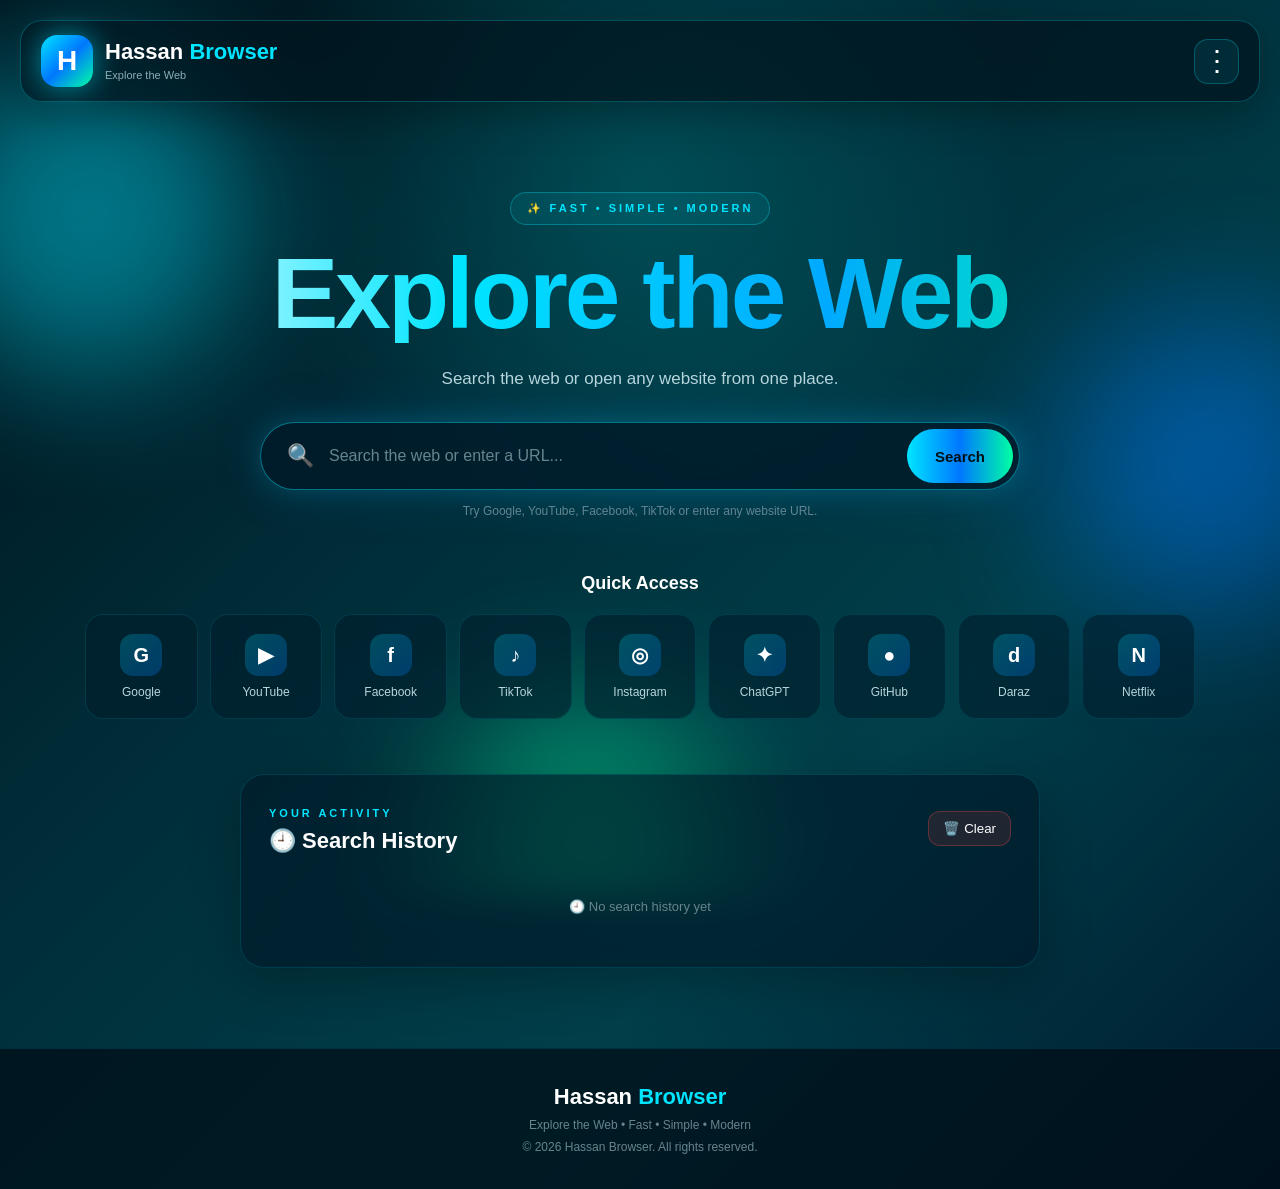
==== index.html @ 769424ca "Add files via upload" ====
<!DOCTYPE html>
<html lang="en">
<head>
    <meta charset="UTF-8">
    <meta name="viewport" content="width=device-width, initial-scale=1.0">

    <meta name="description"
        content="Hassan Browser - Explore the web with a fast and modern browser-style search experience.">

    <title>Hassan Browser — Explore the Web</title>

    <link rel="stylesheet" href="style.css">
</head>

<body>

    <!-- Animated Background -->
    <div class="background">
        <div class="orb orb-one"></div>
        <div class="orb orb-two"></div>
        <div class="orb orb-three"></div>
    </div>

    <!-- HEADER -->
    <header class="header">

        <div class="brand">
            <div class="logo">H</div>

            <div class="brand-text">
                <h2>Hassan <span>Browser</span></h2>
                <small>Explore the Web</small>
            </div>
        </div>

        <!-- 3 DOT MENU -->
        <div class="menu-container">

            <button class="menu-btn" id="menuBtn" aria-label="Open menu">
                ⋮
            </button>

            <div class="dropdown-menu" id="dropdownMenu">

                <button onclick="showSection('home')">
                    🏠 Home
                </button>

                <button onclick="showSection('history')">
                    🕘 History
                </button>

                <button onclick="showSection('aboutSection')">
                    ℹ️ About
                </button>

                <button onclick="showSection('featuresSection')">
                    ⭐ Features
                </button>

                <button onclick="showSection('contactSection')">
                    📩 Contact
                </button>

                <button onclick="showSection('privacySection')">
                    🔒 Privacy
                </button>

                <button onclick="showSection('termsSection')">
                    📄 Terms
                </button>

            </div>
        </div>

    </header>


    <!-- MAIN -->
    <main id="home">

        <div class="hero-badge">
            ✨ FAST • SIMPLE • MODERN
        </div>

        <h1>
            Explore the <span>Web</span>
        </h1>

        <p class="subtitle">
            Search the web or open any website from one place.
        </p>


        <!-- SEARCH -->
        <div class="search-box">

            <span class="search-icon">🔍</span>

            <input
                type="text"
                id="website"
                placeholder="Search the web or enter a URL..."
                autocomplete="off"
            >

            <button id="searchBtn">
                Search
            </button>

        </div>

        <p class="hint">
            Try Google, YouTube, Facebook, TikTok or enter any website URL.
        </p>


        <!-- QUICK LINKS -->
        <section class="quick-section">

            <h2>Quick Access</h2>

            <div class="quick-links">

                <button onclick="openSite('Google','https://www.google.com')">
                    <span class="site-icon">G</span>
                    <span>Google</span>
                </button>

                <button onclick="openSite('YouTube','https://www.youtube.com')">
                    <span class="site-icon">▶</span>
                    <span>YouTube</span>
                </button>

                <button onclick="openSite('Facebook','https://www.facebook.com')">
                    <span class="site-icon">f</span>
                    <span>Facebook</span>
                </button>

                <button onclick="openSite('TikTok','https://www.tiktok.com')">
                    <span class="site-icon">♪</span>
                    <span>TikTok</span>
                </button>

                <button onclick="openSite('Instagram','https://www.instagram.com')">
                    <span class="site-icon">◎</span>
                    <span>Instagram</span>
                </button>

                <button onclick="openSite('ChatGPT','https://chatgpt.com')">
                    <span class="site-icon">✦</span>
                    <span>ChatGPT</span>
                </button>

                <button onclick="openSite('GitHub','https://github.com')">
                    <span class="site-icon">●</span>
                    <span>GitHub</span>
                </button>

                <button onclick="openSite('Daraz','https://www.daraz.pk')">
                    <span class="site-icon">d</span>
                    <span>Daraz</span>
                </button>

                <button onclick="openSite('Netflix','https://www.netflix.com')">
                    <span class="site-icon">N</span>
                    <span>Netflix</span>
                </button>

            </div>

        </section>


        <!-- HISTORY -->
        <section class="history-section" id="history">

            <div class="section-header">

                <div>
                    <span class="section-label">YOUR ACTIVITY</span>
                    <h2>🕘 Search History</h2>
                </div>

                <button class="clear-btn" id="clearBtn">
                    🗑️ Clear
                </button>

            </div>

            <div id="historyList" class="history-list"></div>

        </section>


        <!-- ABOUT -->
        <section id="aboutSection" class="info-section hidden">

            <span class="section-label">ABOUT HASSAN BROWSER</span>

            <h2>About Hassan Browser</h2>

            <p>
                Hassan Browser is a simple, modern browser-style web project
                designed to help users search the web and quickly open
                popular websites from one place.
            </p>

        </section>


        <!-- FEATURES -->
        <section id="featuresSection" class="info-section hidden">

            <span class="section-label">WHAT WE OFFER</span>

            <h2>⭐ Features</h2>

            <div class="features-grid">

                <div class="feature-card">
                    <div>🔎</div>
                    <h3>Web Search</h3>
                    <p>Search the web quickly and easily.</p>
                </div>

                <div class="feature-card">
                    <div>🌐</div>
                    <h3>Quick Websites</h3>
                    <p>Open popular websites with one click.</p>
                </div>

                <div class="feature-card">
                    <div>🕘</div>
                    <h3>Search History</h3>
                    <p>Keep your recent searches locally.</p>
                </div>

                <div class="feature-card">
                    <div>📱</div>
                    <h3>Responsive</h3>
                    <p>Works on phones, tablets and computers.</p>
                </div>

            </div>

        </section>


        <!-- CONTACT -->
        <section id="contactSection" class="info-section hidden">

            <span class="section-label">GET IN TOUCH</span>

            <h2>📩 Contact</h2>

            <p>
                Have a suggestion or feedback about Hassan Browser?
                We'd love to hear from you.
            </p>

        </section>


        <!-- PRIVACY -->
        <section id="privacySection" class="info-section hidden">

            <span class="section-label">YOUR PRIVACY</span>

            <h2>🔒 Privacy Policy</h2>

            <p>
                Hassan Browser does not intentionally collect personal
                information through this website.
            </p>

            <p>
                Search history is stored locally in your browser
                using local storage.
            </p>

        </section>


        <!-- TERMS -->
        <section id="termsSection" class="info-section hidden">

            <span class="section-label">WEBSITE TERMS</span>

            <h2>📄 Terms & Conditions</h2>

            <p>
                Hassan Browser is a browser-style web project.
                Users should use the website responsibly and
                follow applicable laws.
            </p>

        </section>

    </main>


    <!-- FOOTER -->
    <footer>

        <div class="footer-logo">
            Hassan <span>Browser</span>
        </div>

        <p>Explore the Web • Fast • Simple • Modern</p>

        <p>
            © 2026 Hassan Browser. All rights reserved.
        </p>

    </footer>


    <script src="script.js"></script>

</body>
</html>
---- style.css ----
/* =========================
   BASIC RESET
========================= */

/* =========================
   RESET
========================= */

* {
    margin: 0;
    padding: 0;
    box-sizing: border-box;
}

html {
    scroll-behavior: smooth;
}

body {
    font-family: Arial, Helvetica, sans-serif;
    min-height: 100vh;
    color: #ffffff;
    overflow-x: hidden;

    background:
        linear-gradient(
            135deg,
            #00111a,
            #002b36,
            #003f4a,
            #001a2e
        );
}


/* =========================
   ANIMATED BACKGROUND
========================= */

.background {
    position: fixed;
    inset: 0;
    overflow: hidden;
    z-index: -1;
    pointer-events: none;
}

.background::before {
    content: "";
    position: absolute;
    inset: 0;

    background:
        radial-gradient(
            circle at 50% 20%,
            rgba(0, 255, 255, 0.16),
            transparent 40%
        );

    animation: backgroundPulse 8s ease-in-out infinite alternate;
}

.orb {
    position: absolute;
    border-radius: 50%;
    filter: blur(70px);
    opacity: 0.45;
    animation: floatOrb 12s ease-in-out infinite alternate;
}

.orb-one {
    width: 330px;
    height: 330px;
    background: #00e5ff;
    top: 5%;
    left: -80px;
}

.orb-two {
    width: 300px;
    height: 300px;
    background: #0077ff;
    top: 35%;
    right: -80px;
    animation-delay: 2s;
}

.orb-three {
    width: 280px;
    height: 280px;
    background: #00ffa3;
    bottom: -80px;
    left: 35%;
    animation-delay: 4s;
}

@keyframes floatOrb {
    from {
        transform: translate(0, 0) scale(1);
    }

    to {
        transform: translate(50px, -40px) scale(1.15);
    }
}

@keyframes backgroundPulse {
    from {
        opacity: 0.5;
    }

    to {
        opacity: 1;
    }
}


/* =========================
   HEADER
========================= */

.header {
    width: calc(100% - 40px);
    margin: 20px;
    padding: 14px 20px;

    display: flex;
    align-items: center;
    justify-content: space-between;

    border: 1px solid rgba(0, 229, 255, 0.25);
    border-radius: 22px;

    background: rgba(0, 20, 30, 0.72);
    backdrop-filter: blur(20px);

    box-shadow:
        0 10px 40px rgba(0, 0, 0, 0.3);
}

.brand {
    display: flex;
    align-items: center;
    gap: 12px;
}

.logo {
    width: 52px;
    height: 52px;

    display: flex;
    align-items: center;
    justify-content: center;

    border-radius: 16px;

    font-size: 28px;
    font-weight: bold;

    background:
        linear-gradient(
            135deg,
            #00e5ff,
            #0077ff,
            #00ffa3
        );

    box-shadow:
        0 0 28px rgba(0, 229, 255, 0.55);
}

.brand-text h2 {
    font-size: 22px;
}

.brand-text h2 span,
.footer-logo span {
    color: #00e5ff;
}

.brand-text small {
    color: #8baeb8;
    font-size: 11px;
}


/* =========================
   MENU
========================= */

.menu-container {
    position: relative;
}

.menu-btn {
    width: 45px;
    height: 45px;

    border: 1px solid rgba(0, 229, 255, 0.25);
    border-radius: 14px;

    background: rgba(0, 229, 255, 0.08);
    color: white;

    font-size: 28px;
    line-height: 20px;

    cursor: pointer;
    transition: 0.3s;
}

.menu-btn:hover {
    background: rgba(0, 229, 255, 0.2);
    transform: rotate(90deg);
}

.dropdown-menu {
    position: absolute;
    top: 55px;
    right: 0;

    width: 190px;

    padding: 8px;

    display: none;

    border: 1px solid rgba(0, 229, 255, 0.25);
    border-radius: 18px;

    background: rgba(0, 25, 35, 0.96);
    backdrop-filter: blur(20px);

    box-shadow:
        0 15px 40px rgba(0, 0, 0, 0.45);

    z-index: 100;
}

.dropdown-menu.show {
    display: block;
    animation: menuShow 0.2s ease;
}

@keyframes menuShow {
    from {
        opacity: 0;
        transform: translateY(-8px);
    }

    to {
        opacity: 1;
        transform: translateY(0);
    }
}

.dropdown-menu button {
    width: 100%;

    padding: 12px;

    border: none;
    border-radius: 12px;

    background: transparent;
    color: white;

    text-align: left;
    font-size: 14px;

    cursor: pointer;
    transition: 0.25s;
}

.dropdown-menu button:hover {
    background: rgba(0, 229, 255, 0.14);
    padding-left: 17px;
}


/* =========================
   MAIN
========================= */

main {
    width: 100%;
    max-width: 1150px;

    margin: auto;

    padding: 70px 20px 50px;

    text-align: center;
}

.hero-badge,
.section-label {
    color: #00e5ff;
    font-size: 11px;
    font-weight: bold;
    letter-spacing: 3px;
}

.hero-badge {
    display: inline-block;

    padding: 9px 16px;
    margin-bottom: 18px;

    border: 1px solid rgba(0, 229, 255, 0.3);
    border-radius: 30px;

    background: rgba(0, 229, 255, 0.08);
}

h1 {
    font-size: clamp(55px, 9vw, 100px);
    line-height: 1;

    letter-spacing: -3px;

    background:
        linear-gradient(
            90deg,
            #ffffff,
            #00e5ff,
            #00aaff,
            #00ffa3
        );

    -webkit-background-clip: text;
    background-clip: text;
    color: transparent;
}

h1 span {
    display: inline-block;
}

.subtitle {
    max-width: 650px;

    margin: 22px auto 0;

    color: #b7d5dc;
    font-size: 17px;
    line-height: 1.6;
}


/* =========================
   SEARCH
========================= */

.search-box {
    width: min(760px, 100%);
    height: 68px;

    margin: 30px auto 0;

    padding: 6px;

    display: flex;
    align-items: center;

    border: 1px solid rgba(0, 229, 255, 0.45);
    border-radius: 40px;

    background: rgba(0, 25, 40, 0.78);

    backdrop-filter: blur(20px);

    box-shadow:
        0 0 30px rgba(0, 229, 255, 0.18),
        0 0 60px rgba(0, 119, 255, 0.12);
}

.search-icon {
    font-size: 22px;
    margin-left: 20px;
}

.search-box input {
    flex: 1;
    min-width: 0;

    height: 100%;

    border: none;
    outline: none;

    background: transparent;

    color: white;

    font-size: 16px;

    padding: 0 15px;
}

.search-box input::placeholder {
    color: #66858e;
}

.search-box button {
    height: 54px;

    padding: 0 28px;

    border: none;
    border-radius: 30px;

    background:
        linear-gradient(
            90deg,
            #00e5ff,
            #0077ff,
            #00ffa3
        );

    color: #001014;

    font-weight: bold;
    font-size: 15px;

    cursor: pointer;

    transition: 0.3s;
}

.search-box button:hover {
    transform: scale(1.04);

    box-shadow:
        0 0 28px rgba(0, 229, 255, 0.65);
}

.hint {
    margin-top: 14px;

    color: #66858e;
    font-size: 12px;
}


/* =========================
   QUICK LINKS
========================= */

.quick-section {
    margin-top: 55px;
}

.quick-section h2 {
    margin-bottom: 20px;
    font-size: 18px;
}

.quick-links {
    display: grid;

    grid-template-columns:
        repeat(9, 1fr);

    gap: 12px;
}

.quick-links button {
    min-height: 105px;

    border: 1px solid rgba(0, 229, 255, 0.12);
    border-radius: 18px;

    background: rgba(0, 30, 45, 0.62);

    color: white;

    cursor: pointer;

    backdrop-filter: blur(12px);

    transition: 0.3s;
}

.quick-links button:hover {
    transform: translateY(-8px);

    border-color: rgba(0, 229, 255, 0.5);

    background: rgba(0, 55, 70, 0.78);

    box-shadow:
        0 10px 30px rgba(0, 0, 0, 0.3),
        0 0 20px rgba(0, 229, 255, 0.18);
}

.site-icon {
    width: 42px;
    height: 42px;

    margin: 0 auto 9px;

    display: flex;
    align-items: center;
    justify-content: center;

    border-radius: 13px;

    background:
        linear-gradient(
            135deg,
            rgba(0, 229, 255, 0.22),
            rgba(0, 119, 255, 0.28)
        );

    font-size: 20px;
    font-weight: bold;
}

.quick-links button > span:last-child {
    display: block;
    font-size: 12px;
    color: #b7d5dc;
}


/* =========================
   HISTORY
========================= */

.history-section,
.info-section {
    width: min(800px, 100%);

    margin: 55px auto 0;

    padding: 28px;

    border: 1px solid rgba(0, 229, 255, 0.14);
    border-radius: 24px;

    background: rgba(0, 25, 40, 0.65);

    backdrop-filter: blur(18px);

    box-shadow:
        0 15px 50px rgba(0, 0, 0, 0.25);
}

.section-header {
    display: flex;
    justify-content: space-between;
    align-items: center;

    margin-bottom: 20px;

    text-align: left;
}

.section-header h2 {
    margin-top: 7px;
    font-size: 22px;
}

.clear-btn {
    padding: 9px 14px;

    border: 1px solid rgba(255, 80, 80, 0.3);
    border-radius: 12px;

    background: rgba(255, 60, 60, 0.12);

    color: white;

    cursor: pointer;
}

.clear-btn:hover {
    background: rgba(255, 60, 60, 0.3);
}

.history-list {
    display: flex;
    flex-direction: column;
    gap: 9px;
}

.history-item {
    display: flex;
    align-items: center;
    gap: 12px;

    padding: 12px;

    border-radius: 14px;

    background: rgba(0, 45, 60, 0.58);
}

.history-info {
    flex: 1;
    min-width: 0;
    text-align: left;
}

.history-query {
    color: white;
    font-size: 14px;
    word-break: break-word;
}

.history-time {
    margin-top: 4px;
    color: #66858e;
    font-size: 10px;
}

.history-open,
.history-delete {
    padding: 7px 10px;

    border: none;
    border-radius: 9px;

    color: white;

    cursor: pointer;
}

.history-open {
    background: rgba(0, 119, 255, 0.25);
}

.history-delete {
    background: rgba(255, 60, 60, 0.2);
}

.empty-history {
    padding: 25px;
    color: #66858e;
    font-size: 13px;
}


/* =========================
   INFO SECTIONS
========================= */

.info-section {
    text-align: center;
}

.info-section h2 {
    margin: 10px 0 15px;
    font-size: 28px;
}

.info-section p {
    color: #b7d5dc;
    line-height: 1.8;
    font-size: 14px;

    max-width: 650px;
    margin: 8px auto;
}

.hidden {
    display: none;
}

.features-grid {
    display: grid;

    grid-template-columns: repeat(2, 1fr);

    gap: 15px;

    margin-top: 25px;
}

.feature-card {
    padding: 22px;

    border: 1px solid rgba(0, 229, 255, 0.12);
    border-radius: 18px;

    background: rgba(0, 40, 55, 0.5);

    transition: 0.3s;
}

.feature-card:hover {
    transform: translateY(-5px);
    background: rgba(0, 60, 75, 0.68);
}

.feature-card > div {
    font-size: 30px;
}

.feature-card h3 {
    margin: 10px 0 7px;
}

.feature-card p {
    font-size: 12px;
}


/* =========================
   FOOTER
========================= */

footer {
    margin-top: 30px;

    padding: 35px 20px;

    text-align: center;

    border-top: 1px solid rgba(0, 229, 255, 0.12);

    background: rgba(0, 15, 25, 0.75);
}

.footer-logo {
    font-size: 22px;
    font-weight: bold;
}

footer p {
    margin-top: 8px;
    color: #66858e;
    font-size: 12px;
}


/* =========================
   TABLET
========================= */

@media (max-width: 1000px) {

    .quick-links {
        grid-template-columns:
            repeat(5, 1fr);
    }
}


/* =========================
   MOBILE
========================= */

@media (max-width: 600px) {

    .header {
        width: calc(100% - 20px);
        margin: 10px;

        padding: 10px 12px;

        border-radius: 18px;
    }

    .logo {
        width: 43px;
        height: 43px;

        border-radius: 13px;

        font-size: 23px;
    }

    .brand-text h2 {
        font-size: 18px;
    }

    .brand-text small {
        font-size: 9px;
    }

    .menu-btn {
        width: 42px;
        height: 42px;
    }

    .dropdown-menu {
        width: 180px;
    }

    main {
        padding:
            45px 14px 30px;
    }

    .hero-badge {
        font-size: 8px;
        letter-spacing: 2px;
    }

    h1 {
        font-size: 55px;
        letter-spacing: -2px;
    }

    .subtitle {
        font-size: 14px;
        margin-top: 17px;
    }

    .search-box {
        height: 58px;
        margin-top: 24px;
    }

    .search-icon {
        font-size: 18px;
        margin-left: 11px;
    }

    .search-box input {
        font-size: 13px;
        padding: 0 7px;
    }

    .search-box button {
        height: 46px;
        padding: 0 14px;
        font-size: 12px;
    }

    .hint {
        line-height: 1.5;
    }

    .quick-section {
        margin-top: 40px;
    }

    .quick-links {
        grid-template-columns:
            repeat(3, 1fr);

        gap: 9px;
    }

    .quick-links button {
        min-height: 88px;
        border-radius: 15px;
    }

    .site-icon {
        width: 35px;
        height: 35px;

        font-size: 17px;
    }

    .quick-links button > span:last-child {
        font-size: 10px;
    }

    .history-section,
    .info-section {
        margin-top: 35px;
        padding: 18px 13px;
        border-radius: 19px;
    }

    .section-header {
        gap: 8px;
    }

    .section-header h2 {
        font-size: 17px;
    }

    .clear-btn {
        font-size: 10px;
        padding: 7px 9px;
    }

    .history-item {
        padding: 9px;
    }

    .history-query {
        font-size: 12px;
    }

    .history-open,
    .history-delete {
        padding: 6px 8px;
        font-size: 10px;
    }

    .features-grid {
        grid-template-columns: 1fr;
    }

    .info-section h2 {
        font-size: 22px;
    }

    footer {
        padding: 28px 12px;
    }
}


/* =========================
   VERY SMALL PHONES
========================= */

@media (max-width: 360px) {

    h1 {
        font-size: 46px;
    }

    .search-box button {
        padding: 0 10px;
    }

    .search-box input {
        font-size: 12px;
    }

    .quick-links {
        gap: 7px;
    }
}

New theme: 🌊 Dark Teal + Cyan + Blue + Green
Is mein background bhi change ho gaya hai aur logo, search button, menu, cards aur headings sab matching hain.
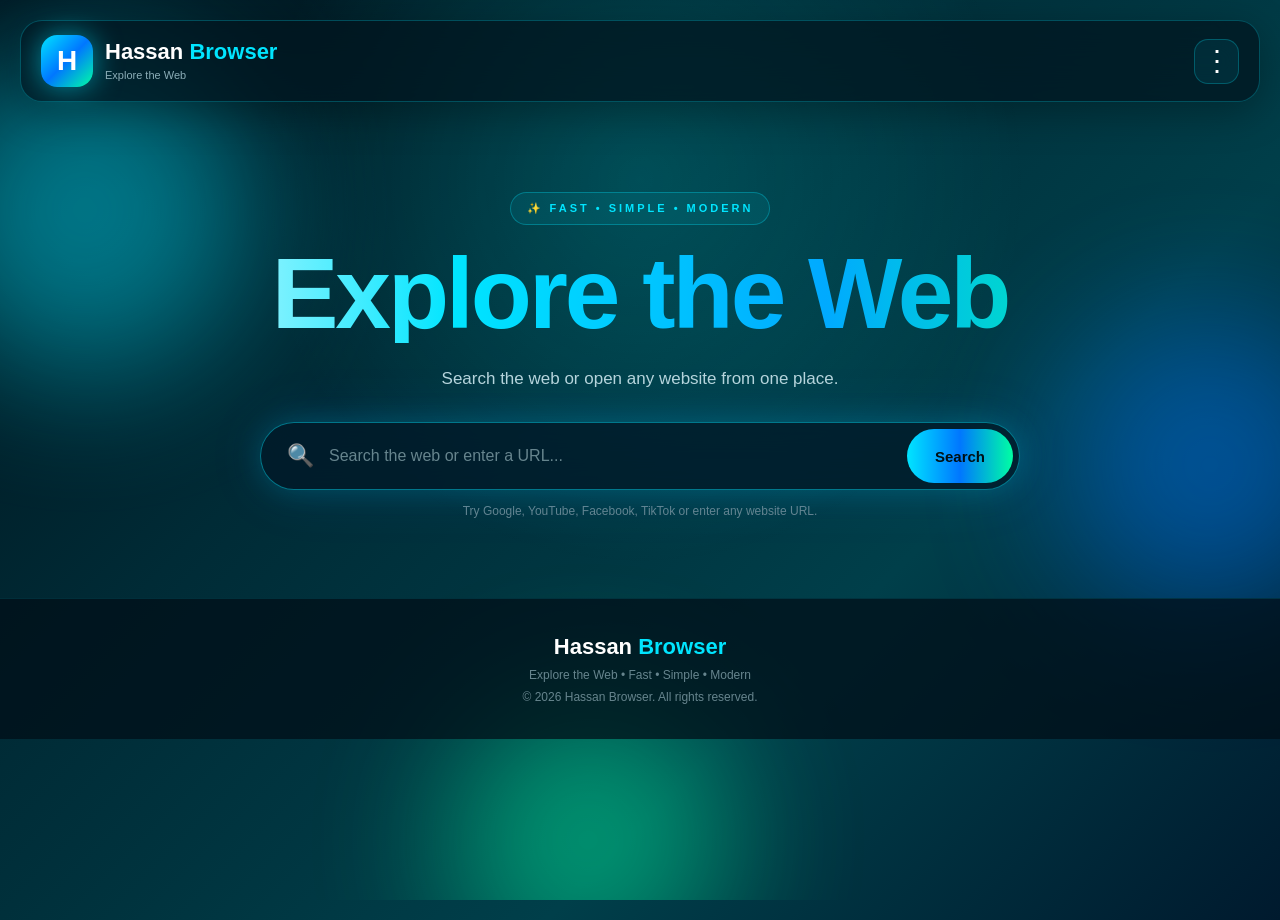
==== commit 88f03d10: "Add files via upload" ====
--- a/index.html
+++ b/index.html
@@ -1,5 +1,6 @@
 <!DOCTYPE html>
 <html lang="en">
+
 <head>
     <meta charset="UTF-8">
     <meta name="viewport" content="width=device-width, initial-scale=1.0">
@@ -41,7 +42,7 @@
             </button>
 
             <div class="dropdown-menu" id="dropdownMenu">
-
+                <!--
                 <button onclick="showSection('home')">
                     🏠 Home
                 </button>
@@ -69,9 +70,15 @@
                 <button onclick="showSection('termsSection')">
                     📄 Terms
                 </button>
-
-            </div>
-        </div>
+-->
+                <button onclick="showSection('home')">🏠 Home</button>
+                <button onclick="showSection('history')">🕘 History</button>
+                <button onclick="showSection('about')">About</button>
+                <button onclick="showSection('features')">Feature</button>
+                <button onclick="showSection('contact')">Contact</button>
+                <button onclick="showSection('privacy')">Privacy</button>
+                <button onclick="showSection('terms')">Term</button>
+            </div>
 
     </header>
 
@@ -97,12 +104,7 @@
 
             <span class="search-icon">🔍</span>
 
-            <input
-                type="text"
-                id="website"
-                placeholder="Search the web or enter a URL..."
-                autocomplete="off"
-            >
+            <input type="text" id="website" placeholder="Search the web or enter a URL..." autocomplete="off">
 
             <button id="searchBtn">
                 Search
@@ -115,7 +117,7 @@
         </p>
 
 
-        <!-- QUICK LINKS -->
+        <!-- QUICK LINKS 
         <section class="quick-section">
 
             <h2>Quick Access</h2>
@@ -170,9 +172,10 @@
             </div>
 
         </section>
-
-
-        <!-- HISTORY -->
+        -->
+
+
+        <!-- HISTORY
         <section class="history-section" id="history">
 
             <div class="section-header">
@@ -191,6 +194,7 @@
             <div id="historyList" class="history-list"></div>
 
         </section>
+         -->
 
 
         <!-- ABOUT -->
@@ -319,4 +323,5 @@
     <script src="script.js"></script>
 
 </body>
+
 </html>
--- a/style.css
+++ b/style.css
@@ -23,13 +23,11 @@
     overflow-x: hidden;
 
     background:
-        linear-gradient(
-            135deg,
+        linear-gradient(135deg,
             #00111a,
             #002b36,
             #003f4a,
-            #001a2e
-        );
+            #001a2e);
 }
 
 
@@ -51,11 +49,9 @@
     inset: 0;
 
     background:
-        radial-gradient(
-            circle at 50% 20%,
+        radial-gradient(circle at 50% 20%,
             rgba(0, 255, 255, 0.16),
-            transparent 40%
-        );
+            transparent 40%);
 
     animation: backgroundPulse 8s ease-in-out infinite alternate;
 }
@@ -158,12 +154,10 @@
     font-weight: bold;
 
     background:
-        linear-gradient(
-            135deg,
+        linear-gradient(135deg,
             #00e5ff,
             #0077ff,
-            #00ffa3
-        );
+            #00ffa3);
 
     box-shadow:
         0 0 28px rgba(0, 229, 255, 0.55);
@@ -320,13 +314,11 @@
     letter-spacing: -3px;
 
     background:
-        linear-gradient(
-            90deg,
+        linear-gradient(90deg,
             #ffffff,
             #00e5ff,
             #00aaff,
-            #00ffa3
-        );
+            #00ffa3);
 
     -webkit-background-clip: text;
     background-clip: text;
@@ -411,12 +403,10 @@
     border-radius: 30px;
 
     background:
-        linear-gradient(
-            90deg,
+        linear-gradient(90deg,
             #00e5ff,
             #0077ff,
-            #00ffa3
-        );
+            #00ffa3);
 
     color: #001014;
 
@@ -507,17 +497,15 @@
     border-radius: 13px;
 
     background:
-        linear-gradient(
-            135deg,
+        linear-gradient(135deg,
             rgba(0, 229, 255, 0.22),
-            rgba(0, 119, 255, 0.28)
-        );
+            rgba(0, 119, 255, 0.28));
 
     font-size: 20px;
     font-weight: bold;
 }
 
-.quick-links button > span:last-child {
+.quick-links button>span:last-child {
     display: block;
     font-size: 12px;
     color: #b7d5dc;
@@ -694,7 +682,7 @@
     background: rgba(0, 60, 75, 0.68);
 }
 
-.feature-card > div {
+.feature-card>div {
     font-size: 30px;
 }
 
@@ -857,7 +845,7 @@
         font-size: 17px;
     }
 
-    .quick-links button > span:last-child {
+    .quick-links button>span:last-child {
         font-size: 10px;
     }
 
@@ -932,5 +920,63 @@
     }
 }
 
-New theme: 🌊 Dark Teal + Cyan + Blue + Green
-Is mein background bhi change ho gaya hai aur logo, search button, menu, cards aur headings sab matching hain.+/* =========================
+   SEPARATE MENU PAGE
+========================= */
+
+.info-section {
+    width: min(900px, calc(100% - 30px));
+    min-height: 500px;
+    margin: 80px auto 40px;
+
+    padding: 45px 30px;
+
+    border-radius: 25px;
+
+    text-align: center;
+
+    background: rgba(0, 25, 40, 0.92);
+
+    border: 1px solid rgba(0, 229, 255, 0.25);
+
+    box-shadow:
+        0 20px 60px rgba(0, 0, 0, 0.45),
+        0 0 35px rgba(0, 229, 255, 0.08);
+
+    animation: infoPageShow 0.35s ease;
+}
+
+.info-section h2 {
+    font-size: 32px;
+    margin-bottom: 20px;
+}
+
+.info-section p {
+    max-width: 700px;
+    margin: 12px auto;
+
+    line-height: 1.8;
+    font-size: 15px;
+}
+
+@keyframes infoPageShow {
+
+    from {
+        opacity: 0;
+        transform: translateY(20px) scale(0.98);
+    }
+
+    to {
+        opacity: 1;
+        transform: translateY(0) scale(1);
+    }
+}
+
+.hidden {
+    display: none !important;
+}
+
+New theme: 🌊 Dark Teal+Cyan+Blue+Green Is mein background bhi change ho gaya hai aur logo,
+search button,
+menu,
+cards aur headings sab matching hain.
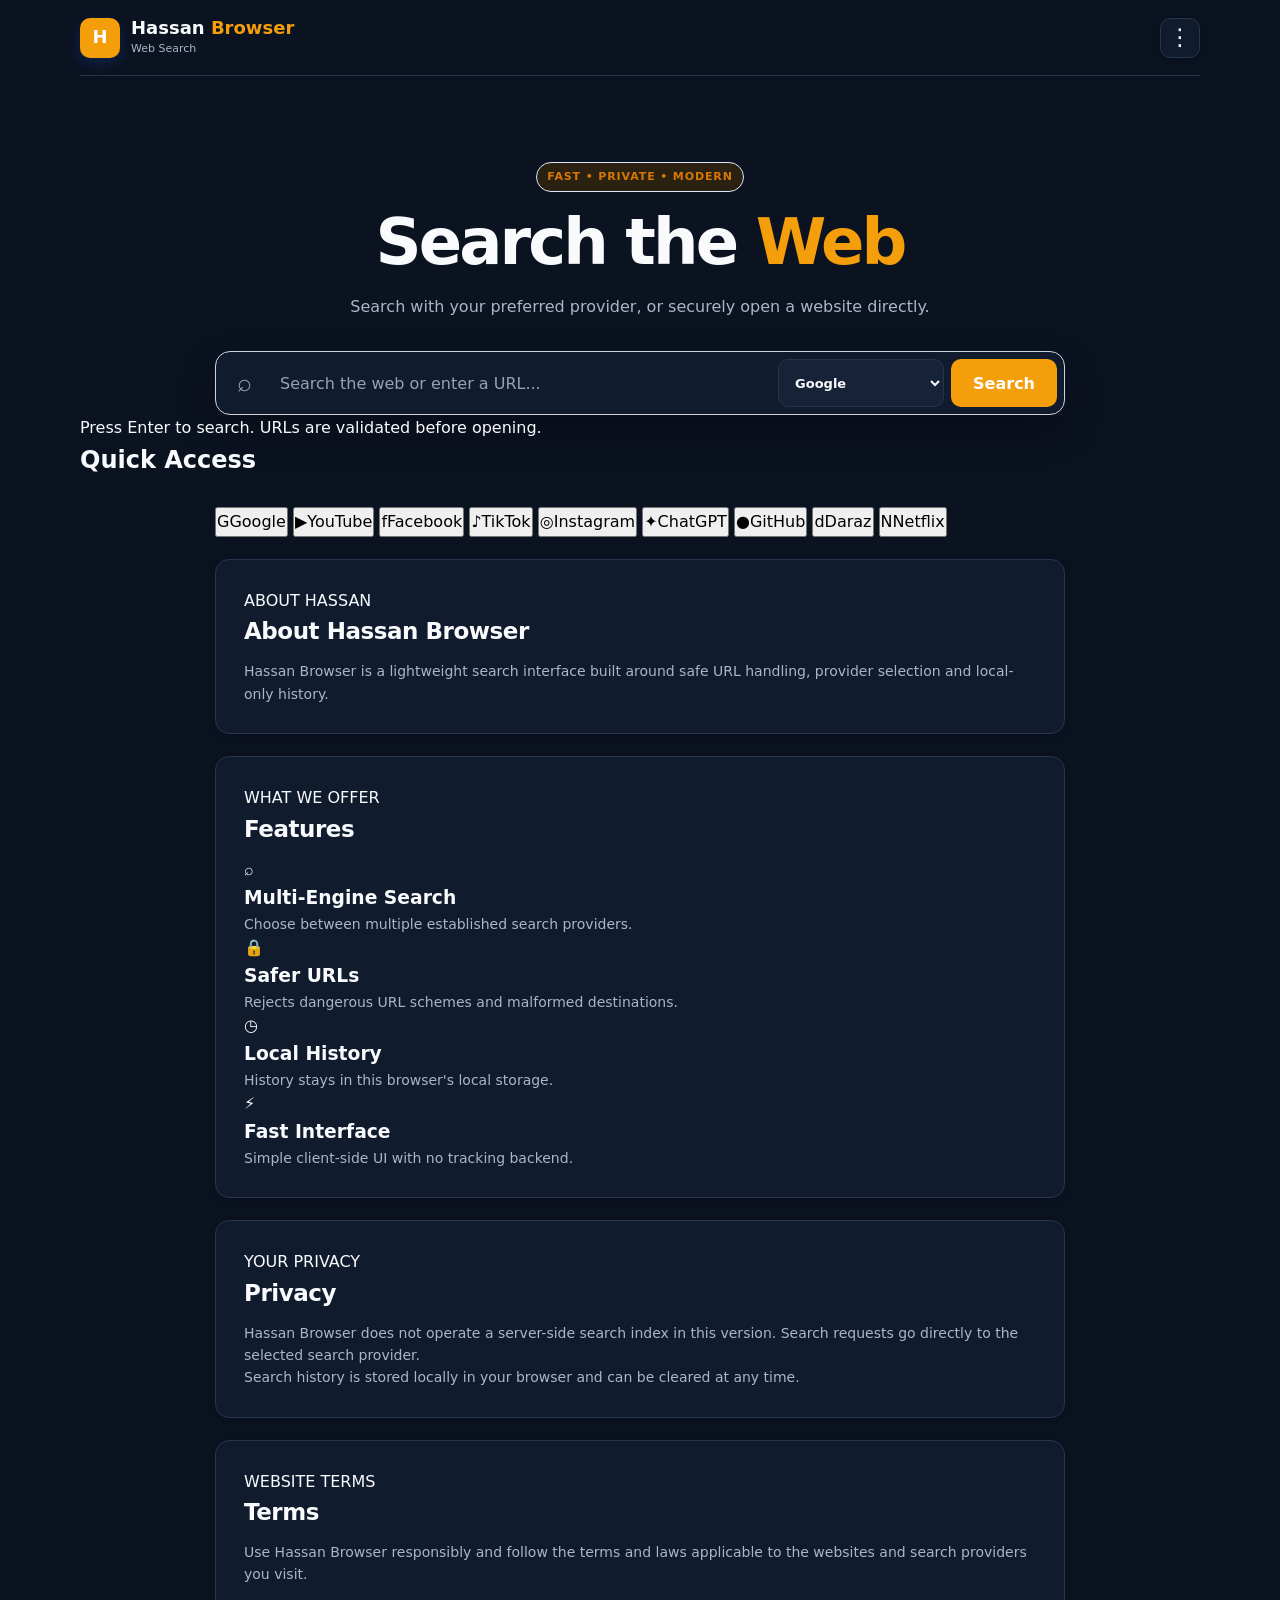
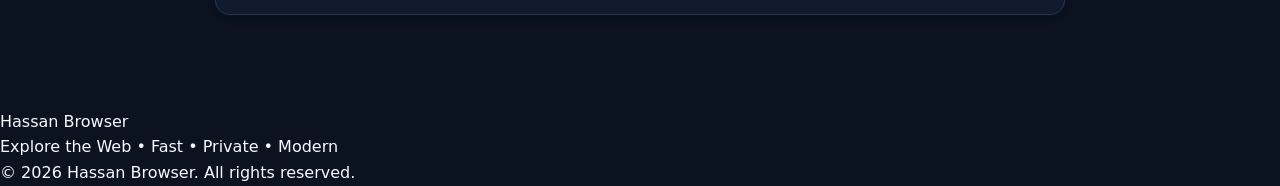
==== commit 4c03fea7: "Add files via upload" ====
--- a/index.html
+++ b/index.html
@@ -1,327 +1,161 @@
-<!DOCTYPE html>
-<html lang="en">
-
-<head>
-    <meta charset="UTF-8">
-    <meta name="viewport" content="width=device-width, initial-scale=1.0">
-
-    <meta name="description"
-        content="Hassan Browser - Explore the web with a fast and modern browser-style search experience.">
-
-    <title>Hassan Browser — Explore the Web</title>
-
-    <link rel="stylesheet" href="style.css">
-</head>
-
-<body>
-
-    <!-- Animated Background -->
-    <div class="background">
-        <div class="orb orb-one"></div>
-        <div class="orb orb-two"></div>
-        <div class="orb orb-three"></div>
-    </div>
-
-    <!-- HEADER -->
-    <header class="header">
-
-        <div class="brand">
-            <div class="logo">H</div>
-
-            <div class="brand-text">
-                <h2>Hassan <span>Browser</span></h2>
-                <small>Explore the Web</small>
-            </div>
-        </div>
-
-        <!-- 3 DOT MENU -->
-        <div class="menu-container">
-
-            <button class="menu-btn" id="menuBtn" aria-label="Open menu">
-                ⋮
-            </button>
-
-            <div class="dropdown-menu" id="dropdownMenu">
-                <!--
-                <button onclick="showSection('home')">
-                    🏠 Home
-                </button>
-
-                <button onclick="showSection('history')">
-                    🕘 History
-                </button>
-
-                <button onclick="showSection('aboutSection')">
-                    ℹ️ About
-                </button>
-
-                <button onclick="showSection('featuresSection')">
-                    ⭐ Features
-                </button>
-
-                <button onclick="showSection('contactSection')">
-                    📩 Contact
-                </button>
-
-                <button onclick="showSection('privacySection')">
-                    🔒 Privacy
-                </button>
-
-                <button onclick="showSection('termsSection')">
-                    📄 Terms
-                </button>
--->
-                <button onclick="showSection('home')">🏠 Home</button>
-                <button onclick="showSection('history')">🕘 History</button>
-                <button onclick="showSection('about')">About</button>
-                <button onclick="showSection('features')">Feature</button>
-                <button onclick="showSection('contact')">Contact</button>
-                <button onclick="showSection('privacy')">Privacy</button>
-                <button onclick="showSection('terms')">Term</button>
-            </div>
-
-    </header>
-
-
-    <!-- MAIN -->
-    <main id="home">
-
-        <div class="hero-badge">
-            ✨ FAST • SIMPLE • MODERN
-        </div>
-
-        <h1>
-            Explore the <span>Web</span>
-        </h1>
-
-        <p class="subtitle">
-            Search the web or open any website from one place.
-        </p>
-
-
-        <!-- SEARCH -->
-        <div class="search-box">
-
-            <span class="search-icon">🔍</span>
-
-            <input type="text" id="website" placeholder="Search the web or enter a URL..." autocomplete="off">
-
-            <button id="searchBtn">
-                Search
-            </button>
-
-        </div>
-
-        <p class="hint">
-            Try Google, YouTube, Facebook, TikTok or enter any website URL.
-        </p>
-
-
-        <!-- QUICK LINKS 
-        <section class="quick-section">
-
-            <h2>Quick Access</h2>
-
-            <div class="quick-links">
-
-                <button onclick="openSite('Google','https://www.google.com')">
-                    <span class="site-icon">G</span>
-                    <span>Google</span>
-                </button>
-
-                <button onclick="openSite('YouTube','https://www.youtube.com')">
-                    <span class="site-icon">▶</span>
-                    <span>YouTube</span>
-                </button>
-
-                <button onclick="openSite('Facebook','https://www.facebook.com')">
-                    <span class="site-icon">f</span>
-                    <span>Facebook</span>
-                </button>
-
-                <button onclick="openSite('TikTok','https://www.tiktok.com')">
-                    <span class="site-icon">♪</span>
-                    <span>TikTok</span>
-                </button>
-
-                <button onclick="openSite('Instagram','https://www.instagram.com')">
-                    <span class="site-icon">◎</span>
-                    <span>Instagram</span>
-                </button>
-
-                <button onclick="openSite('ChatGPT','https://chatgpt.com')">
-                    <span class="site-icon">✦</span>
-                    <span>ChatGPT</span>
-                </button>
-
-                <button onclick="openSite('GitHub','https://github.com')">
-                    <span class="site-icon">●</span>
-                    <span>GitHub</span>
-                </button>
-
-                <button onclick="openSite('Daraz','https://www.daraz.pk')">
-                    <span class="site-icon">d</span>
-                    <span>Daraz</span>
-                </button>
-
-                <button onclick="openSite('Netflix','https://www.netflix.com')">
-                    <span class="site-icon">N</span>
-                    <span>Netflix</span>
-                </button>
-
-            </div>
-
-        </section>
-        -->
-
-
-        <!-- HISTORY
-        <section class="history-section" id="history">
-
-            <div class="section-header">
-
-                <div>
-                    <span class="section-label">YOUR ACTIVITY</span>
-                    <h2>🕘 Search History</h2>
-                </div>
-
-                <button class="clear-btn" id="clearBtn">
-                    🗑️ Clear
-                </button>
-
-            </div>
-
-            <div id="historyList" class="history-list"></div>
-
-        </section>
-         -->
-
-
-        <!-- ABOUT -->
-        <section id="aboutSection" class="info-section hidden">
-
-            <span class="section-label">ABOUT HASSAN BROWSER</span>
-
-            <h2>About Hassan Browser</h2>
-
-            <p>
-                Hassan Browser is a simple, modern browser-style web project
-                designed to help users search the web and quickly open
-                popular websites from one place.
-            </p>
-
-        </section>
-
-
-        <!-- FEATURES -->
-        <section id="featuresSection" class="info-section hidden">
-
-            <span class="section-label">WHAT WE OFFER</span>
-
-            <h2>⭐ Features</h2>
-
-            <div class="features-grid">
-
-                <div class="feature-card">
-                    <div>🔎</div>
-                    <h3>Web Search</h3>
-                    <p>Search the web quickly and easily.</p>
-                </div>
-
-                <div class="feature-card">
-                    <div>🌐</div>
-                    <h3>Quick Websites</h3>
-                    <p>Open popular websites with one click.</p>
-                </div>
-
-                <div class="feature-card">
-                    <div>🕘</div>
-                    <h3>Search History</h3>
-                    <p>Keep your recent searches locally.</p>
-                </div>
-
-                <div class="feature-card">
-                    <div>📱</div>
-                    <h3>Responsive</h3>
-                    <p>Works on phones, tablets and computers.</p>
-                </div>
-
-            </div>
-
-        </section>
-
-
-        <!-- CONTACT -->
-        <section id="contactSection" class="info-section hidden">
-
-            <span class="section-label">GET IN TOUCH</span>
-
-            <h2>📩 Contact</h2>
-
-            <p>
-                Have a suggestion or feedback about Hassan Browser?
-                We'd love to hear from you.
-            </p>
-
-        </section>
-
-
-        <!-- PRIVACY -->
-        <section id="privacySection" class="info-section hidden">
-
-            <span class="section-label">YOUR PRIVACY</span>
-
-            <h2>🔒 Privacy Policy</h2>
-
-            <p>
-                Hassan Browser does not intentionally collect personal
-                information through this website.
-            </p>
-
-            <p>
-                Search history is stored locally in your browser
-                using local storage.
-            </p>
-
-        </section>
-
-
-        <!-- TERMS -->
-        <section id="termsSection" class="info-section hidden">
-
-            <span class="section-label">WEBSITE TERMS</span>
-
-            <h2>📄 Terms & Conditions</h2>
-
-            <p>
-                Hassan Browser is a browser-style web project.
-                Users should use the website responsibly and
-                follow applicable laws.
-            </p>
-
-        </section>
-
-    </main>
-
-
-    <!-- FOOTER -->
-    <footer>
-
-        <div class="footer-logo">
-            Hassan <span>Browser</span>
-        </div>
-
-        <p>Explore the Web • Fast • Simple • Modern</p>
-
-        <p>
-            © 2026 Hassan Browser. All rights reserved.
-        </p>
-
-    </footer>
-
-
-    <script src="script.js"></script>
-
-</body>
-
-</html>+<!--
+============================================================
+Hassan Browser — MAIN HTML FILE
+============================================================
+PURPOSE:
+This file contains the complete website structure/UI:
+- Header and navigation menu
+- Search box and search-engine selector
+- Quick-access website buttons
+- Search history section
+- About / Features / Privacy / Terms sections
+- Footer
+
+JAVASCRIPT:
+Search, history, navigation and security logic is handled by script.js.
+
+STYLING:
+All visual design and responsive layout is handled by style.css.
+============================================================
+-->
+
+<!DOCTYPE html>
+<html lang="en">
+<head>
+  <meta charset="UTF-8">
+  <meta name="viewport" content="width=device-width, initial-scale=1.0">
+  <meta name="description" content="Hassan Browser — a secure, privacy-focused web search interface.">
+  <meta name="referrer" content="strict-origin-when-cross-origin">
+  <meta http-equiv="Content-Security-Policy"
+        content="default-src 'self'; base-uri 'none'; object-src 'none'; form-action 'self'; frame-ancestors 'none'; script-src 'self'; style-src 'self'; img-src 'self' data:; connect-src 'none'; upgrade-insecure-requests">
+  <title>Hassan Browser — Search the Web</title>
+  <link rel="stylesheet" href="style.css">
+</head>
+<body>
+  <div class="background" aria-hidden="true">
+    <div class="orb orb-one"></div>
+    <div class="orb orb-two"></div>
+    <div class="orb orb-three"></div>
+  </div>
+
+  <!-- HEADER / BRAND / MENU -->
+  <header class="header">
+    <a class="brand" href="#home" aria-label="Hassan Browser home">
+      <div class="logo" aria-hidden="true">H</div>
+      <div class="brand-text">
+        <h2>Hassan <span>Browser</span></h2>
+        <small> Web Search</small>
+      </div>
+    </a>
+
+    <div class="menu-container">
+      <button class="menu-btn" id="menuBtn" type="button" aria-label="Open menu"
+              aria-expanded="false" aria-controls="dropdownMenu">⋮</button>
+      <nav class="dropdown-menu" id="dropdownMenu" aria-label="Main navigation">
+        <button type="button" data-section="home">⌂ Home</button>
+        <button type="button" data-section="history">◷ History</button>
+        <button type="button" data-section="aboutSection">About</button>
+        <button type="button" data-section="featuresSection">Features</button>
+        <button type="button" data-section="privacySection">Privacy</button>
+        <button type="button" data-section="termsSection">Terms</button>
+      </nav>
+    </div>
+  </header>
+
+  <main id="home">
+    <div class="hero-badge">FAST • PRIVATE • MODERN</div>
+    <h1>Search the <span>Web</span></h1>
+    <p class="subtitle">
+      Search with your preferred provider, or securely open a website directly.
+    </p>
+
+    <!-- SEARCH ENGINE / SEARCH BOX -->
+    <form class="search-box" id="searchForm" autocomplete="off">
+      <span class="search-icon" aria-hidden="true">⌕</span>
+      <input id="website" name="q" type="search"
+             placeholder="Search the web or enter a URL..."
+             aria-label="Search the web or enter a URL"
+             maxlength="500" spellcheck="false" required>
+      <select id="engine" aria-label="Search engine">
+        <option value="google">Google</option>
+        <option value="bing">Bing</option>
+        <option value="duckduckgo">DuckDuckGo</option>
+        <option value="brave">Brave Search</option>
+      </select>
+      <button id="searchBtn" type="submit">Search</button>
+    </form>
+
+    <p class="hint">Press Enter to search. URLs are validated before opening.</p>
+
+    <!-- QUICK ACCESS WEBSITES -->
+    <section class="quick-section" aria-labelledby="quickTitle">
+      <h2 id="quickTitle">Quick Access</h2>
+      <div class="quick-links">
+        <button type="button" data-url="https://www.google.com/" data-name="Google"><span class="site-icon">G</span><span>Google</span></button>
+        <button type="button" data-url="https://www.youtube.com/" data-name="YouTube"><span class="site-icon">▶</span><span>YouTube</span></button>
+        <button type="button" data-url="https://www.facebook.com/" data-name="Facebook"><span class="site-icon">f</span><span>Facebook</span></button>
+        <button type="button" data-url="https://www.tiktok.com/" data-name="TikTok"><span class="site-icon">♪</span><span>TikTok</span></button>
+        <button type="button" data-url="https://www.instagram.com/" data-name="Instagram"><span class="site-icon">◎</span><span>Instagram</span></button>
+        <button type="button" data-url="https://chatgpt.com/" data-name="ChatGPT"><span class="site-icon">✦</span><span>ChatGPT</span></button>
+        <button type="button" data-url="https://github.com/" data-name="GitHub"><span class="site-icon">●</span><span>GitHub</span></button>
+        <button type="button" data-url="https://www.daraz.pk/" data-name="Daraz"><span class="site-icon">d</span><span>Daraz</span></button>
+        <button type="button" data-url="https://www.netflix.com/" data-name="Netflix"><span class="site-icon">N</span><span>Netflix</span></button>
+      </div>
+    </section>
+
+    <!-- SEARCH HISTORY -->
+   <!---<section class="history-section" id="history" aria-labelledby="historyTitle"> -->
+      <div class="section-header">
+        <div>
+          <!--
+          <span class="section-label">YOUR ACTIVITY</span>
+          <h2 id="historyTitle">◷ Search History</h2>
+        </div>
+        <button class="clear-btn" id="clearBtn" type="button">Clear</button>
+      </div>
+      <div id="historyList" class="history-list" aria-live="polite"></div>
+      -->
+    </section>
+
+    <!-- INFORMATION PAGES -->
+    <section id="aboutSection" class="info-section hidden">
+      <span class="section-label">ABOUT HASSAN</span>
+      <h2>About Hassan Browser</h2>
+      <p>Hassan Browser is a lightweight search interface built around safe URL handling, provider selection and local-only history.</p>
+    </section>
+
+    <section id="featuresSection" class="info-section hidden">
+      <span class="section-label">WHAT WE OFFER</span>
+      <h2>Features</h2>
+      <div class="features-grid">
+        <div class="feature-card"><div>⌕</div><h3>Multi-Engine Search</h3><p>Choose between multiple established search providers.</p></div>
+        <div class="feature-card"><div>🔒</div><h3>Safer URLs</h3><p>Rejects dangerous URL schemes and malformed destinations.</p></div>
+        <div class="feature-card"><div>◷</div><h3>Local History</h3><p>History stays in this browser's local storage.</p></div>
+        <div class="feature-card"><div>⚡</div><h3>Fast Interface</h3><p>Simple client-side UI with no tracking backend.</p></div>
+      </div>
+    </section>
+
+    <section id="privacySection" class="info-section hidden">
+      <span class="section-label">YOUR PRIVACY</span>
+      <h2>Privacy</h2>
+      <p>Hassan Browser does not operate a server-side search index in this version. Search requests go directly to the selected search provider.</p>
+      <p>Search history is stored locally in your browser and can be cleared at any time.</p>
+    </section>
+
+    <section id="termsSection" class="info-section hidden">
+      <span class="section-label">WEBSITE TERMS</span>
+      <h2>Terms</h2>
+      <p>Use Hassan Browser responsibly and follow the terms and laws applicable to the websites and search providers you visit.</p>
+    </section>
+  </main>
+
+  <!-- FOOTER -->
+  <footer>
+    <div class="footer-logo">Hassan <span>Browser</span></div>
+    <p>Explore the Web • Fast • Private • Modern</p>
+    <p>© 2026 Hassan Browser. All rights reserved.</p>
+  </footer>
+
+  <script src="script.js" defer></script>
+</body>
+</html>
--- a/style.css
+++ b/style.css
@@ -1,982 +1,580 @@
-/* =========================
-   BASIC RESET
-========================= */
-
-/* =========================
-   RESET
-========================= */
-
-* {
-    margin: 0;
-    padding: 0;
-    box-sizing: border-box;
-}
-
-html {
-    scroll-behavior: smooth;
-}
-
-body {
-    font-family: Arial, Helvetica, sans-serif;
-    min-height: 100vh;
-    color: #ffffff;
-    overflow-x: hidden;
-
-    background:
-        linear-gradient(135deg,
-            #00111a,
-            #002b36,
-            #003f4a,
-            #001a2e);
-}
-
-
-/* =========================
-   ANIMATED BACKGROUND
-========================= */
-
-.background {
-    position: fixed;
-    inset: 0;
-    overflow: hidden;
-    z-index: -1;
-    pointer-events: none;
-}
-
-.background::before {
-    content: "";
-    position: absolute;
-    inset: 0;
-
-    background:
-        radial-gradient(circle at 50% 20%,
-            rgba(0, 255, 255, 0.16),
-            transparent 40%);
-
-    animation: backgroundPulse 8s ease-in-out infinite alternate;
-}
-
-.orb {
-    position: absolute;
-    border-radius: 50%;
-    filter: blur(70px);
-    opacity: 0.45;
-    animation: floatOrb 12s ease-in-out infinite alternate;
-}
-
-.orb-one {
-    width: 330px;
-    height: 330px;
-    background: #00e5ff;
-    top: 5%;
-    left: -80px;
-}
-
-.orb-two {
-    width: 300px;
-    height: 300px;
-    background: #0077ff;
-    top: 35%;
-    right: -80px;
-    animation-delay: 2s;
-}
-
-.orb-three {
-    width: 280px;
-    height: 280px;
-    background: #00ffa3;
-    bottom: -80px;
-    left: 35%;
-    animation-delay: 4s;
-}
-
-@keyframes floatOrb {
-    from {
-        transform: translate(0, 0) scale(1);
-    }
-
-    to {
-        transform: translate(50px, -40px) scale(1.15);
-    }
-}
-
-@keyframes backgroundPulse {
-    from {
-        opacity: 0.5;
-    }
-
-    to {
-        opacity: 1;
-    }
-}
-
-
-/* =========================
-   HEADER
-========================= */
-
-.header {
-    width: calc(100% - 40px);
-    margin: 20px;
-    padding: 14px 20px;
-
-    display: flex;
-    align-items: center;
-    justify-content: space-between;
-
-    border: 1px solid rgba(0, 229, 255, 0.25);
-    border-radius: 22px;
-
-    background: rgba(0, 20, 30, 0.72);
-    backdrop-filter: blur(20px);
-
-    box-shadow:
-        0 10px 40px rgba(0, 0, 0, 0.3);
-}
-
-.brand {
-    display: flex;
-    align-items: center;
-    gap: 12px;
-}
-
-.logo {
-    width: 52px;
-    height: 52px;
-
-    display: flex;
-    align-items: center;
-    justify-content: center;
-
-    border-radius: 16px;
-
-    font-size: 28px;
-    font-weight: bold;
-
-    background:
-        linear-gradient(135deg,
-            #00e5ff,
-            #0077ff,
-            #00ffa3);
-
-    box-shadow:
-        0 0 28px rgba(0, 229, 255, 0.55);
-}
-
-.brand-text h2 {
-    font-size: 22px;
-}
-
-.brand-text h2 span,
-.footer-logo span {
-    color: #00e5ff;
-}
-
-.brand-text small {
-    color: #8baeb8;
-    font-size: 11px;
-}
-
-
-/* =========================
-   MENU
-========================= */
-
-.menu-container {
-    position: relative;
-}
-
-.menu-btn {
-    width: 45px;
-    height: 45px;
-
-    border: 1px solid rgba(0, 229, 255, 0.25);
-    border-radius: 14px;
-
-    background: rgba(0, 229, 255, 0.08);
-    color: white;
-
-    font-size: 28px;
-    line-height: 20px;
-
-    cursor: pointer;
-    transition: 0.3s;
-}
-
-.menu-btn:hover {
-    background: rgba(0, 229, 255, 0.2);
-    transform: rotate(90deg);
-}
-
-.dropdown-menu {
-    position: absolute;
-    top: 55px;
-    right: 0;
-
-    width: 190px;
-
-    padding: 8px;
-
-    display: none;
-
-    border: 1px solid rgba(0, 229, 255, 0.25);
-    border-radius: 18px;
-
-    background: rgba(0, 25, 35, 0.96);
-    backdrop-filter: blur(20px);
-
-    box-shadow:
-        0 15px 40px rgba(0, 0, 0, 0.45);
-
-    z-index: 100;
-}
-
-.dropdown-menu.show {
-    display: block;
-    animation: menuShow 0.2s ease;
-}
-
-@keyframes menuShow {
-    from {
-        opacity: 0;
-        transform: translateY(-8px);
-    }
-
-    to {
-        opacity: 1;
-        transform: translateY(0);
-    }
-}
-
-.dropdown-menu button {
-    width: 100%;
-
-    padding: 12px;
-
-    border: none;
-    border-radius: 12px;
-
-    background: transparent;
-    color: white;
-
-    text-align: left;
-    font-size: 14px;
-
-    cursor: pointer;
-    transition: 0.25s;
-}
-
-.dropdown-menu button:hover {
-    background: rgba(0, 229, 255, 0.14);
-    padding-left: 17px;
-}
-
-
-/* =========================
-   MAIN
-========================= */
-
-main {
-    width: 100%;
-    max-width: 1150px;
-
-    margin: auto;
-
-    padding: 70px 20px 50px;
-
-    text-align: center;
-}
-
-.hero-badge,
-.section-label {
-    color: #00e5ff;
-    font-size: 11px;
-    font-weight: bold;
-    letter-spacing: 3px;
-}
-
-.hero-badge {
-    display: inline-block;
-
-    padding: 9px 16px;
-    margin-bottom: 18px;
-
-    border: 1px solid rgba(0, 229, 255, 0.3);
-    border-radius: 30px;
-
-    background: rgba(0, 229, 255, 0.08);
-}
-
-h1 {
-    font-size: clamp(55px, 9vw, 100px);
-    line-height: 1;
-
-    letter-spacing: -3px;
-
-    background:
-        linear-gradient(90deg,
-            #ffffff,
-            #00e5ff,
-            #00aaff,
-            #00ffa3);
-
-    -webkit-background-clip: text;
-    background-clip: text;
-    color: transparent;
-}
-
-h1 span {
-    display: inline-block;
-}
-
-.subtitle {
-    max-width: 650px;
-
-    margin: 22px auto 0;
-
-    color: #b7d5dc;
-    font-size: 17px;
-    line-height: 1.6;
-}
-
-
-/* =========================
-   SEARCH
-========================= */
-
-.search-box {
-    width: min(760px, 100%);
-    height: 68px;
-
-    margin: 30px auto 0;
-
-    padding: 6px;
-
-    display: flex;
-    align-items: center;
-
-    border: 1px solid rgba(0, 229, 255, 0.45);
-    border-radius: 40px;
-
-    background: rgba(0, 25, 40, 0.78);
-
-    backdrop-filter: blur(20px);
-
-    box-shadow:
-        0 0 30px rgba(0, 229, 255, 0.18),
-        0 0 60px rgba(0, 119, 255, 0.12);
-}
-
-.search-icon {
-    font-size: 22px;
-    margin-left: 20px;
-}
-
-.search-box input {
-    flex: 1;
-    min-width: 0;
-
-    height: 100%;
-
-    border: none;
-    outline: none;
-
-    background: transparent;
-
-    color: white;
-
-    font-size: 16px;
-
-    padding: 0 15px;
-}
-
-.search-box input::placeholder {
-    color: #66858e;
-}
-
-.search-box button {
-    height: 54px;
-
-    padding: 0 28px;
-
-    border: none;
-    border-radius: 30px;
-
-    background:
-        linear-gradient(90deg,
-            #00e5ff,
-            #0077ff,
-            #00ffa3);
-
-    color: #001014;
-
-    font-weight: bold;
-    font-size: 15px;
-
-    cursor: pointer;
-
-    transition: 0.3s;
-}
-
-.search-box button:hover {
-    transform: scale(1.04);
-
-    box-shadow:
-        0 0 28px rgba(0, 229, 255, 0.65);
-}
-
-.hint {
-    margin-top: 14px;
-
-    color: #66858e;
-    font-size: 12px;
-}
-
-
-/* =========================
-   QUICK LINKS
-========================= */
-
-.quick-section {
-    margin-top: 55px;
-}
-
-.quick-section h2 {
-    margin-bottom: 20px;
-    font-size: 18px;
-}
-
-.quick-links {
-    display: grid;
-
-    grid-template-columns:
-        repeat(9, 1fr);
-
-    gap: 12px;
-}
-
-.quick-links button {
-    min-height: 105px;
-
-    border: 1px solid rgba(0, 229, 255, 0.12);
-    border-radius: 18px;
-
-    background: rgba(0, 30, 45, 0.62);
-
-    color: white;
-
-    cursor: pointer;
-
-    backdrop-filter: blur(12px);
-
-    transition: 0.3s;
-}
-
-.quick-links button:hover {
-    transform: translateY(-8px);
-
-    border-color: rgba(0, 229, 255, 0.5);
-
-    background: rgba(0, 55, 70, 0.78);
-
-    box-shadow:
-        0 10px 30px rgba(0, 0, 0, 0.3),
-        0 0 20px rgba(0, 229, 255, 0.18);
-}
-
-.site-icon {
-    width: 42px;
-    height: 42px;
-
-    margin: 0 auto 9px;
-
-    display: flex;
-    align-items: center;
-    justify-content: center;
-
-    border-radius: 13px;
-
-    background:
-        linear-gradient(135deg,
-            rgba(0, 229, 255, 0.22),
-            rgba(0, 119, 255, 0.28));
-
-    font-size: 20px;
-    font-weight: bold;
-}
-
-.quick-links button>span:last-child {
-    display: block;
-    font-size: 12px;
-    color: #b7d5dc;
-}
-
-
-/* =========================
-   HISTORY
-========================= */
-
-.history-section,
-.info-section {
-    width: min(800px, 100%);
-
-    margin: 55px auto 0;
-
-    padding: 28px;
-
-    border: 1px solid rgba(0, 229, 255, 0.14);
-    border-radius: 24px;
-
-    background: rgba(0, 25, 40, 0.65);
-
-    backdrop-filter: blur(18px);
-
-    box-shadow:
-        0 15px 50px rgba(0, 0, 0, 0.25);
-}
-
-.section-header {
-    display: flex;
-    justify-content: space-between;
-    align-items: center;
-
-    margin-bottom: 20px;
-
-    text-align: left;
-}
-
-.section-header h2 {
-    margin-top: 7px;
-    font-size: 22px;
-}
-
-.clear-btn {
-    padding: 9px 14px;
-
-    border: 1px solid rgba(255, 80, 80, 0.3);
-    border-radius: 12px;
-
-    background: rgba(255, 60, 60, 0.12);
-
-    color: white;
-
-    cursor: pointer;
-}
-
-.clear-btn:hover {
-    background: rgba(255, 60, 60, 0.3);
-}
-
-.history-list {
-    display: flex;
-    flex-direction: column;
-    gap: 9px;
-}
-
-.history-item {
-    display: flex;
-    align-items: center;
-    gap: 12px;
-
-    padding: 12px;
-
-    border-radius: 14px;
-
-    background: rgba(0, 45, 60, 0.58);
-}
-
-.history-info {
-    flex: 1;
-    min-width: 0;
-    text-align: left;
-}
-
-.history-query {
-    color: white;
-    font-size: 14px;
-    word-break: break-word;
-}
-
-.history-time {
-    margin-top: 4px;
-    color: #66858e;
-    font-size: 10px;
-}
-
-.history-open,
-.history-delete {
-    padding: 7px 10px;
-
-    border: none;
-    border-radius: 9px;
-
-    color: white;
-
-    cursor: pointer;
-}
-
-.history-open {
-    background: rgba(0, 119, 255, 0.25);
-}
-
-.history-delete {
-    background: rgba(255, 60, 60, 0.2);
-}
-
-.empty-history {
-    padding: 25px;
-    color: #66858e;
-    font-size: 13px;
-}
-
-
-/* =========================
-   INFO SECTIONS
-========================= */
-
-.info-section {
-    text-align: center;
-}
-
-.info-section h2 {
-    margin: 10px 0 15px;
-    font-size: 28px;
-}
-
-.info-section p {
-    color: #b7d5dc;
-    line-height: 1.8;
-    font-size: 14px;
-
-    max-width: 650px;
-    margin: 8px auto;
-}
-
-.hidden {
-    display: none;
-}
-
-.features-grid {
-    display: grid;
-
-    grid-template-columns: repeat(2, 1fr);
-
-    gap: 15px;
-
-    margin-top: 25px;
-}
-
-.feature-card {
-    padding: 22px;
-
-    border: 1px solid rgba(0, 229, 255, 0.12);
-    border-radius: 18px;
-
-    background: rgba(0, 40, 55, 0.5);
-
-    transition: 0.3s;
-}
-
-.feature-card:hover {
-    transform: translateY(-5px);
-    background: rgba(0, 60, 75, 0.68);
-}
-
-.feature-card>div {
-    font-size: 30px;
-}
-
-.feature-card h3 {
-    margin: 10px 0 7px;
-}
-
-.feature-card p {
-    font-size: 12px;
-}
-
-
-/* =========================
-   FOOTER
-========================= */
-
-footer {
-    margin-top: 30px;
-
-    padding: 35px 20px;
-
-    text-align: center;
-
-    border-top: 1px solid rgba(0, 229, 255, 0.12);
-
-    background: rgba(0, 15, 25, 0.75);
-}
-
-.footer-logo {
-    font-size: 22px;
-    font-weight: bold;
-}
-
-footer p {
-    margin-top: 8px;
-    color: #66858e;
-    font-size: 12px;
-}
-
-
-/* =========================
-   TABLET
-========================= */
-
-@media (max-width: 1000px) {
-
-    .quick-links {
-        grid-template-columns:
-            repeat(5, 1fr);
-    }
-}
-
-
-/* =========================
-   MOBILE
-========================= */
-
-@media (max-width: 600px) {
-
-    .header {
-        width: calc(100% - 20px);
-        margin: 10px;
-
-        padding: 10px 12px;
-
-        border-radius: 18px;
-    }
-
-    .logo {
-        width: 43px;
-        height: 43px;
-
-        border-radius: 13px;
-
-        font-size: 23px;
-    }
-
-    .brand-text h2 {
-        font-size: 18px;
-    }
-
-    .brand-text small {
-        font-size: 9px;
-    }
-
-    .menu-btn {
-        width: 42px;
-        height: 42px;
-    }
-
-    .dropdown-menu {
-        width: 180px;
-    }
-
-    main {
-        padding:
-            45px 14px 30px;
-    }
-
-    .hero-badge {
-        font-size: 8px;
-        letter-spacing: 2px;
-    }
-
-    h1 {
-        font-size: 55px;
-        letter-spacing: -2px;
-    }
-
-    .subtitle {
-        font-size: 14px;
-        margin-top: 17px;
-    }
-
-    .search-box {
-        height: 58px;
-        margin-top: 24px;
-    }
-
-    .search-icon {
-        font-size: 18px;
-        margin-left: 11px;
-    }
-
-    .search-box input {
-        font-size: 13px;
-        padding: 0 7px;
-    }
-
-    .search-box button {
-        height: 46px;
-        padding: 0 14px;
-        font-size: 12px;
-    }
-
-    .hint {
-        line-height: 1.5;
-    }
-
-    .quick-section {
-        margin-top: 40px;
-    }
-
-    .quick-links {
-        grid-template-columns:
-            repeat(3, 1fr);
-
-        gap: 9px;
-    }
-
-    .quick-links button {
-        min-height: 88px;
-        border-radius: 15px;
-    }
-
-    .site-icon {
-        width: 35px;
-        height: 35px;
-
-        font-size: 17px;
-    }
-
-    .quick-links button>span:last-child {
-        font-size: 10px;
-    }
-
-    .history-section,
-    .info-section {
-        margin-top: 35px;
-        padding: 18px 13px;
-        border-radius: 19px;
-    }
-
-    .section-header {
-        gap: 8px;
-    }
-
-    .section-header h2 {
-        font-size: 17px;
-    }
-
-    .clear-btn {
-        font-size: 10px;
-        padding: 7px 9px;
-    }
-
-    .history-item {
-        padding: 9px;
-    }
-
-    .history-query {
-        font-size: 12px;
-    }
-
-    .history-open,
-    .history-delete {
-        padding: 6px 8px;
-        font-size: 10px;
-    }
-
-    .features-grid {
-        grid-template-columns: 1fr;
-    }
-
-    .info-section h2 {
-        font-size: 22px;
-    }
-
-    footer {
-        padding: 28px 12px;
-    }
-}
-
-
-/* =========================
-   VERY SMALL PHONES
-========================= */
-
-@media (max-width: 360px) {
-
-    h1 {
-        font-size: 46px;
-    }
-
-    .search-box button {
-        padding: 0 10px;
-    }
-
-    .search-box input {
-        font-size: 12px;
-    }
-
-    .quick-links {
-        gap: 7px;
-    }
-}
-
-/* =========================
-   SEPARATE MENU PAGE
-========================= */
-
-.info-section {
-    width: min(900px, calc(100% - 30px));
-    min-height: 500px;
-    margin: 80px auto 40px;
-
-    padding: 45px 30px;
-
-    border-radius: 25px;
-
-    text-align: center;
-
-    background: rgba(0, 25, 40, 0.92);
-
-    border: 1px solid rgba(0, 229, 255, 0.25);
-
-    box-shadow:
-        0 20px 60px rgba(0, 0, 0, 0.45),
-        0 0 35px rgba(0, 229, 255, 0.08);
-
-    animation: infoPageShow 0.35s ease;
-}
-
-.info-section h2 {
-    font-size: 32px;
-    margin-bottom: 20px;
-}
-
-.info-section p {
-    max-width: 700px;
-    margin: 12px auto;
-
-    line-height: 1.8;
-    font-size: 15px;
-}
-
-@keyframes infoPageShow {
-
-    from {
-        opacity: 0;
-        transform: translateY(20px) scale(0.98);
-    }
-
-    to {
-        opacity: 1;
-        transform: translateY(0) scale(1);
-    }
-}
-
-.hidden {
-    display: none !important;
-}
-
-New theme: 🌊 Dark Teal+Cyan+Blue+Green Is mein background bhi change ho gaya hai aur logo,
-search button,
-menu,
-cards aur headings sab matching hain.+/*
+============================================================
+Hassan Browser — CSS / PROFESSIONAL DESIGN SYSTEM
+============================================================
+PURPOSE:
+Clean, modern and professional UI styling for Hassan Browser.
+- Minimal dark interface
+- Strong typography and spacing
+- Professional search experience
+- Responsive layout
+- Accessible focus/hover states
+- Reduced-motion support
+
+HTML STRUCTURE:
+Defined in index.html.
+
+JAVASCRIPT:
+Interactive behavior is handled by script.js.
+============================================================
+*/
+
+:root {
+    --bg: #0b1220;
+    --surface: #111b2e;
+    --surface-soft: #162238;
+    --text: #f8fafc;
+    --muted: #aab6c8;
+    --border: #26354d;
+    --primary: #f59e0b;
+    --primary-dark: #d97706;
+    --primary-soft: #2a2110;
+    --success: #22c55e;
+    --shadow-sm: 0 2px 10px rgba(0, 0, 0, 0.20);
+    --shadow-md: 0 16px 40px rgba(0, 0, 0, 0.28);
+    --radius: 14px;
+    --max-width: 1120px;
+}
+
+* {
+    margin: 0;
+    padding: 0;
+    box-sizing: border-box;
+}
+
+html {
+    scroll-behavior: smooth;
+}
+
+body {
+    min-height: 100vh;
+    font-family: Inter, ui-sans-serif, system-ui, -apple-system, BlinkMacSystemFont,
+        "Segoe UI", Roboto, Arial, sans-serif;
+    color: var(--text);
+    background: var(--bg);
+    line-height: 1.6;
+    overflow-x: hidden;
+}
+
+button,
+input,
+select {
+    font: inherit;
+}
+
+button {
+    cursor: pointer;
+}
+
+a {
+    color: inherit;
+    text-decoration: none;
+}
+
+/* =========================
+   BACKGROUND
+========================= */
+
+.background {
+    position: fixed;
+    inset: 0;
+    z-index: -1;
+    pointer-events: none;
+    overflow: hidden;
+    background: var(--bg);
+}
+
+.orb {
+    display: none;
+}
+
+/* =========================
+   HEADER / NAVIGATION
+========================= */
+
+.header {
+    width: min(calc(100% - 40px), var(--max-width));
+    height: 76px;
+    margin: 0 auto;
+    display: flex;
+    align-items: center;
+    justify-content: space-between;
+    border-bottom: 1px solid var(--border);
+}
+
+.brand {
+    display: inline-flex;
+    align-items: center;
+    gap: 11px;
+}
+
+.logo {
+    width: 40px;
+    height: 40px;
+    display: grid;
+    place-items: center;
+    border-radius: 10px;
+    background: var(--primary);
+    color: #fff;
+    font-size: 18px;
+    font-weight: 800;
+    box-shadow: 0 5px 14px rgba(37, 99, 235, 0.22);
+}
+
+.brand-text h2 {
+    color: var(--text);
+    font-size: 18px;
+    font-weight: 750;
+    line-height: 1.1;
+}
+
+.brand-text h2 span {
+    color: var(--primary);
+}
+
+.brand-text small {
+    display: block;
+    margin-top: 2px;
+    color: var(--muted);
+    font-size: 11px;
+    font-weight: 500;
+}
+
+.menu-container {
+    position: relative;
+}
+
+.menu-btn {
+    width: 40px;
+    height: 40px;
+    border: 1px solid var(--border);
+    border-radius: 10px;
+    background: var(--surface);
+    color: var(--text);
+    font-size: 23px;
+    line-height: 1;
+    box-shadow: var(--shadow-sm);
+    transition: 0.2s ease;
+}
+
+.menu-btn:hover {
+    border-color: #c7d2fe;
+    background: var(--primary-soft);
+}
+
+.dropdown-menu {
+    position: absolute;
+    top: 49px;
+    right: 0;
+    z-index: 20;
+    width: 190px;
+    padding: 7px;
+    display: none;
+    background: var(--surface);
+    border: 1px solid var(--border);
+    border-radius: 12px;
+    box-shadow: var(--shadow-md);
+}
+
+.dropdown-menu.show {
+    display: block;
+}
+
+.dropdown-menu button {
+    width: 100%;
+    padding: 10px 12px;
+    border: 0;
+    border-radius: 8px;
+    background: transparent;
+    color: var(--text);
+    text-align: left;
+    font-size: 14px;
+    transition: 0.15s ease;
+}
+
+.dropdown-menu button:hover {
+    background: var(--surface-soft);
+    color: var(--primary);
+}
+
+/* =========================
+   MAIN / HERO
+========================= */
+
+main {
+    width: min(calc(100% - 40px), var(--max-width));
+    margin: 0 auto;
+}
+
+main#home {
+    padding: 86px 0 72px;
+}
+
+.hero-badge {
+    width: fit-content;
+    margin: 0 auto 16px;
+    padding: 5px 10px;
+    border: 1px solid #dbeafe;
+    border-radius: 999px;
+    background: var(--primary-soft);
+    color: var(--primary-dark);
+    font-size: 11px;
+    font-weight: 750;
+    letter-spacing: 0.08em;
+}
+
+h1 {
+    color: var(--text);
+    text-align: center;
+    font-size: clamp(38px, 6vw, 64px);
+    line-height: 1.08;
+    letter-spacing: -0.045em;
+    font-weight: 800;
+}
+
+h1 span {
+    color: var(--primary);
+}
+
+.subtitle {
+    max-width: 620px;
+    margin: 17px auto 32px;
+    color: var(--muted);
+    text-align: center;
+    font-size: 16px;
+}
+
+/* =========================
+   SEARCH ENGINE / SEARCH BOX
+========================= */
+
+.search-box {
+    width: min(100%, 850px);
+    min-height: 64px;
+    margin: 0 auto;
+    padding: 7px;
+    display: flex;
+    align-items: center;
+    gap: 7px;
+    background: var(--surface);
+    border: 1px solid #d0d5dd;
+    border-radius: 15px;
+    box-shadow: var(--shadow-md);
+}
+
+.search-icon {
+    width: 42px;
+    display: grid;
+    place-items: center;
+    color: #98a2b3;
+    font-size: 25px;
+}
+
+.search-box input {
+    min-width: 0;
+    flex: 1;
+    height: 48px;
+    padding: 0 8px;
+    border: 0;
+    outline: 0;
+    background: transparent;
+    color: var(--text);
+    font-size: 16px;
+}
+
+.search-box input::placeholder {
+    color: #98a2b3;
+}
+
+.search-box select {
+    height: 48px;
+    padding: 0 34px 0 12px;
+    border: 1px solid var(--border);
+    border-radius: 10px;
+    background: var(--surface-soft);
+    color: var(--text);
+    outline: 0;
+    font-size: 13px;
+    font-weight: 650;
+}
+
+.search-box button,
+.search-button {
+    height: 48px;
+    padding: 0 22px;
+    border: 0;
+    border-radius: 10px;
+    background: var(--primary);
+    color: #fff;
+    font-weight: 700;
+    transition: 0.2s ease;
+}
+
+.search-box button:hover,
+.search-button:hover {
+    background: var(--primary-dark);
+    transform: translateY(-1px);
+}
+
+.search-box:focus-within {
+    border-color: #93b4ff;
+    box-shadow: 0 0 0 4px rgba(37, 99, 235, 0.10), var(--shadow-md);
+}
+
+/* =========================
+   QUICK ACCESS
+========================= */
+
+.quick-links,
+.quick-access {
+    width: min(100%, 850px);
+    margin: 28px auto 0;
+}
+
+.quick-links h3,
+.quick-access h3 {
+    margin-bottom: 12px;
+    color: var(--text);
+    font-size: 14px;
+    font-weight: 750;
+}
+
+.quick-links-grid,
+.quick-access-grid {
+    display: grid;
+    grid-template-columns: repeat(4, 1fr);
+    gap: 10px;
+}
+
+.quick-link,
+.quick-access a,
+.quick-access button {
+    min-height: 58px;
+    padding: 10px 12px;
+    display: flex;
+    align-items: center;
+    justify-content: center;
+    gap: 7px;
+    border: 1px solid var(--border);
+    border-radius: 10px;
+    background: var(--surface);
+    color: var(--text);
+    box-shadow: var(--shadow-sm);
+    font-size: 13px;
+    font-weight: 650;
+    transition: 0.2s ease;
+}
+
+.quick-link:hover,
+.quick-access a:hover,
+.quick-access button:hover {
+    border-color: #b8cdfb;
+    background: var(--primary-soft);
+    color: var(--primary-dark);
+    transform: translateY(-2px);
+}
+
+/* =========================
+   HISTORY
+========================= */
+
+#history {
+    width: min(100%, 850px);
+    margin: 30px auto 0;
+    padding: 22px;
+    background: var(--surface);
+    border: 1px solid var(--border);
+    border-radius: var(--radius);
+    box-shadow: var(--shadow-sm);
+}
+
+.history-header {
+    display: flex;
+    align-items: center;
+    justify-content: space-between;
+    gap: 12px;
+    margin-bottom: 15px;
+}
+
+.history-header h3 {
+    font-size: 16px;
+}
+
+.clear-history {
+    border: 0;
+    background: transparent;
+    color: #667085;
+    font-size: 12px;
+    font-weight: 650;
+}
+
+.clear-history:hover {
+    color: #d92d20;
+}
+
+.history-list {
+    display: grid;
+    gap: 8px;
+}
+
+.history-item {
+    padding: 11px 13px;
+    border: 1px solid var(--border);
+    border-radius: 9px;
+    background: var(--surface-soft);
+    color: var(--text);
+    font-size: 13px;
+}
+
+/* =========================
+   INFORMATION SECTIONS
+========================= */
+
+.info-section {
+    width: min(100%, 850px);
+    margin: 22px auto;
+    padding: 28px;
+    background: var(--surface);
+    border: 1px solid var(--border);
+    border-radius: var(--radius);
+    box-shadow: var(--shadow-sm);
+}
+
+.info-section h2 {
+    margin-bottom: 10px;
+    color: var(--text);
+    font-size: 23px;
+    letter-spacing: -0.02em;
+}
+
+.info-section p {
+    color: var(--muted);
+    font-size: 14px;
+}
+
+.info-section ul {
+    margin: 13px 0 0 20px;
+    color: var(--muted);
+}
+
+.info-section li {
+    margin: 5px 0;
+}
+
+/* =========================
+   FOOTER
+========================= */
+
+.footer {
+    width: min(calc(100% - 40px), var(--max-width));
+    margin: 20px auto 0;
+    padding: 28px 0 35px;
+    border-top: 1px solid var(--border);
+    color: var(--muted);
+    text-align: center;
+    font-size: 12px;
+}
+
+.footer a {
+    color: var(--primary);
+}
+
+/* =========================
+   ACCESSIBILITY
+========================= */
+
+:focus-visible {
+    outline: 3px solid rgba(37, 99, 235, 0.28);
+    outline-offset: 2px;
+}
+
+@media (prefers-reduced-motion: reduce) {
+    html {
+        scroll-behavior: auto;
+    }
+
+    *,
+    *::before,
+    *::after {
+        transition: none !important;
+        animation: none !important;
+    }
+}
+
+/* =========================
+   RESPONSIVE / MOBILE
+========================= */
+
+@media (max-width: 760px) {
+    .header {
+        width: min(calc(100% - 24px), var(--max-width));
+        height: 68px;
+    }
+
+    main {
+        width: min(calc(100% - 24px), var(--max-width));
+    }
+
+    main#home {
+        padding: 62px 0 50px;
+    }
+
+    .brand-text small {
+        display: none;
+    }
+
+    h1 {
+        font-size: 42px;
+    }
+
+    .subtitle {
+        font-size: 14px;
+        margin-bottom: 24px;
+    }
+
+    .search-box {
+        min-height: auto;
+        padding: 8px;
+        flex-wrap: wrap;
+    }
+
+    .search-icon {
+        width: 34px;
+    }
+
+    .search-box input {
+        flex: 1 1 calc(100% - 45px);
+    }
+
+    .search-box select,
+    .search-box button {
+        flex: 1;
+    }
+
+    .quick-links-grid,
+    .quick-access-grid {
+        grid-template-columns: repeat(2, 1fr);
+    }
+
+    #history,
+    .info-section {
+        padding: 20px;
+    }
+}
+
+@media (max-width: 430px) {
+    h1 {
+        font-size: 36px;
+    }
+
+    .search-box select,
+    .search-box button {
+        width: 100%;
+        flex-basis: 100%;
+    }
+
+    .quick-links-grid,
+    .quick-access-grid {
+        grid-template-columns: 1fr;
+    }
+}
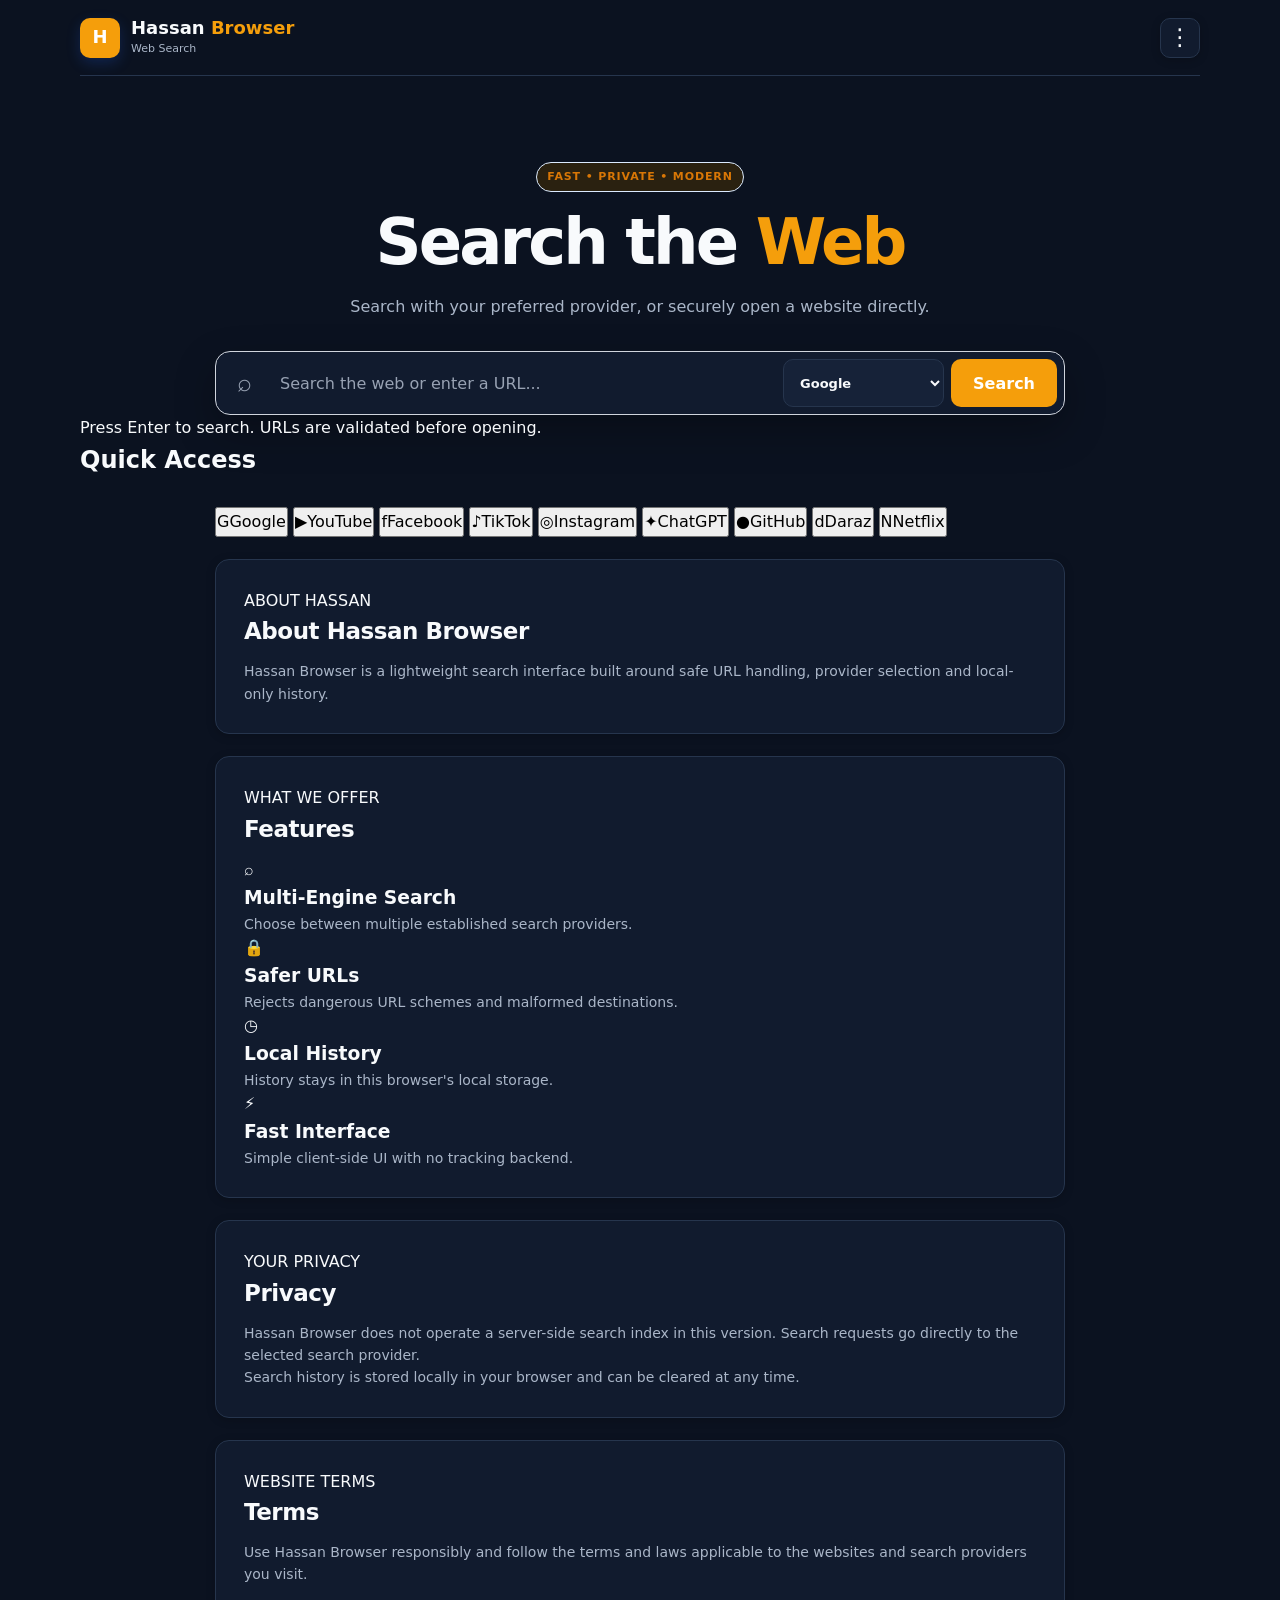
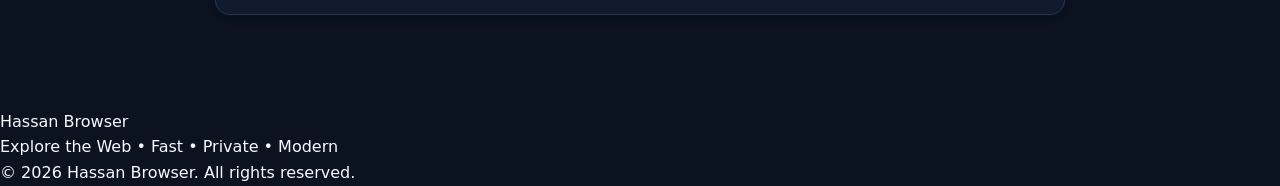
==== commit 06b46f30: "Add files via upload" ====
--- a/index.html
+++ b/index.html
@@ -21,16 +21,21 @@
 
 <!DOCTYPE html>
 <html lang="en">
+
 <head>
   <meta charset="UTF-8">
   <meta name="viewport" content="width=device-width, initial-scale=1.0">
   <meta name="description" content="Hassan Browser — a secure, privacy-focused web search interface.">
   <meta name="referrer" content="strict-origin-when-cross-origin">
   <meta http-equiv="Content-Security-Policy"
-        content="default-src 'self'; base-uri 'none'; object-src 'none'; form-action 'self'; frame-ancestors 'none'; script-src 'self'; style-src 'self'; img-src 'self' data:; connect-src 'none'; upgrade-insecure-requests">
+    content="default-src 'self'; base-uri 'none'; object-src 'none'; form-action 'self'; frame-ancestors 'none'; script-src 'self'; style-src 'self'; img-src 'self' data:; connect-src 'none'; upgrade-insecure-requests">
   <title>Hassan Browser — Search the Web</title>
+  <link rel="manifest" href="manifest.json">
+  <meta name="theme-color" content="#f59e0b">
+  <link rel="icon" href="icon.svg" type="image/svg+xml">
   <link rel="stylesheet" href="style.css">
 </head>
+
 <body>
   <div class="background" aria-hidden="true">
     <div class="orb orb-one"></div>
@@ -49,9 +54,10 @@
     </a>
 
     <div class="menu-container">
-      <button class="menu-btn" id="menuBtn" type="button" aria-label="Open menu"
-              aria-expanded="false" aria-controls="dropdownMenu">⋮</button>
+      <button class="menu-btn" id="menuBtn" type="button" aria-label="Open menu" aria-expanded="false"
+        aria-controls="dropdownMenu">⋮</button>
       <nav class="dropdown-menu" id="dropdownMenu" aria-label="Main navigation">
+        <button class="install-btn" id="installBtn" type="button">Install Hassan Browser</button>
         <button type="button" data-section="home">⌂ Home</button>
         <button type="button" data-section="history">◷ History</button>
         <button type="button" data-section="aboutSection">About</button>
@@ -72,15 +78,13 @@
     <!-- SEARCH ENGINE / SEARCH BOX -->
     <form class="search-box" id="searchForm" autocomplete="off">
       <span class="search-icon" aria-hidden="true">⌕</span>
-      <input id="website" name="q" type="search"
-             placeholder="Search the web or enter a URL..."
-             aria-label="Search the web or enter a URL"
-             maxlength="500" spellcheck="false" required>
+      <input id="website" name="q" type="search" placeholder="Search the web or enter a URL..."
+        aria-label="Search the web or enter a URL" maxlength="500" spellcheck="false" required>
       <select id="engine" aria-label="Search engine">
         <option value="google">Google</option>
-        <option value="bing">Bing</option>
+        <!-- <option value="bing">Bing</option> -->
         <option value="duckduckgo">DuckDuckGo</option>
-        <option value="brave">Brave Search</option>
+        <!--<option value="brave">Brave Search</option>-->
       </select>
       <button id="searchBtn" type="submit">Search</button>
     </form>
@@ -91,61 +95,87 @@
     <section class="quick-section" aria-labelledby="quickTitle">
       <h2 id="quickTitle">Quick Access</h2>
       <div class="quick-links">
-        <button type="button" data-url="https://www.google.com/" data-name="Google"><span class="site-icon">G</span><span>Google</span></button>
-        <button type="button" data-url="https://www.youtube.com/" data-name="YouTube"><span class="site-icon">▶</span><span>YouTube</span></button>
-        <button type="button" data-url="https://www.facebook.com/" data-name="Facebook"><span class="site-icon">f</span><span>Facebook</span></button>
-        <button type="button" data-url="https://www.tiktok.com/" data-name="TikTok"><span class="site-icon">♪</span><span>TikTok</span></button>
-        <button type="button" data-url="https://www.instagram.com/" data-name="Instagram"><span class="site-icon">◎</span><span>Instagram</span></button>
-        <button type="button" data-url="https://chatgpt.com/" data-name="ChatGPT"><span class="site-icon">✦</span><span>ChatGPT</span></button>
-        <button type="button" data-url="https://github.com/" data-name="GitHub"><span class="site-icon">●</span><span>GitHub</span></button>
-        <button type="button" data-url="https://www.daraz.pk/" data-name="Daraz"><span class="site-icon">d</span><span>Daraz</span></button>
-        <button type="button" data-url="https://www.netflix.com/" data-name="Netflix"><span class="site-icon">N</span><span>Netflix</span></button>
+        <button type="button" data-url="https://www.google.com/" data-name="Google"><span
+            class="site-icon">G</span><span>Google</span></button>
+        <button type="button" data-url="https://www.youtube.com/" data-name="YouTube"><span
+            class="site-icon">▶</span><span>YouTube</span></button>
+        <button type="button" data-url="https://www.facebook.com/" data-name="Facebook"><span
+            class="site-icon">f</span><span>Facebook</span></button>
+        <button type="button" data-url="https://www.tiktok.com/" data-name="TikTok"><span
+            class="site-icon">♪</span><span>TikTok</span></button>
+        <button type="button" data-url="https://www.instagram.com/" data-name="Instagram"><span
+            class="site-icon">◎</span><span>Instagram</span></button>
+        <button type="button" data-url="https://chatgpt.com/" data-name="ChatGPT"><span
+            class="site-icon">✦</span><span>ChatGPT</span></button>
+        <button type="button" data-url="https://github.com/" data-name="GitHub"><span
+            class="site-icon">●</span><span>GitHub</span></button>
+        <button type="button" data-url="https://www.daraz.pk/" data-name="Daraz"><span
+            class="site-icon">d</span><span>Daraz</span></button>
+        <button type="button" data-url="https://www.netflix.com/" data-name="Netflix"><span
+            class="site-icon">N</span><span>Netflix</span></button>
       </div>
     </section>
 
     <!-- SEARCH HISTORY -->
-   <!---<section class="history-section" id="history" aria-labelledby="historyTitle"> -->
+    <section class="history-section" id="history" aria-labelledby="historyTitle">
       <div class="section-header">
         <div>
-          <!--
           <span class="section-label">YOUR ACTIVITY</span>
           <h2 id="historyTitle">◷ Search History</h2>
         </div>
         <button class="clear-btn" id="clearBtn" type="button">Clear</button>
       </div>
       <div id="historyList" class="history-list" aria-live="polite"></div>
-      -->
     </section>
 
     <!-- INFORMATION PAGES -->
     <section id="aboutSection" class="info-section hidden">
       <span class="section-label">ABOUT HASSAN</span>
       <h2>About Hassan Browser</h2>
-      <p>Hassan Browser is a lightweight search interface built around safe URL handling, provider selection and local-only history.</p>
+      <p>Hassan Browser is a lightweight search interface built around safe URL handling, provider selection and
+        local-only history.</p>
     </section>
 
     <section id="featuresSection" class="info-section hidden">
       <span class="section-label">WHAT WE OFFER</span>
       <h2>Features</h2>
       <div class="features-grid">
-        <div class="feature-card"><div>⌕</div><h3>Multi-Engine Search</h3><p>Choose between multiple established search providers.</p></div>
-        <div class="feature-card"><div>🔒</div><h3>Safer URLs</h3><p>Rejects dangerous URL schemes and malformed destinations.</p></div>
-        <div class="feature-card"><div>◷</div><h3>Local History</h3><p>History stays in this browser's local storage.</p></div>
-        <div class="feature-card"><div>⚡</div><h3>Fast Interface</h3><p>Simple client-side UI with no tracking backend.</p></div>
+        <div class="feature-card">
+          <div>⌕</div>
+          <h3>Multi-Engine Search</h3>
+          <p>Choose between multiple established search providers.</p>
+        </div>
+        <div class="feature-card">
+          <div>🔒</div>
+          <h3>Safer URLs</h3>
+          <p>Rejects dangerous URL schemes and malformed destinations.</p>
+        </div>
+        <div class="feature-card">
+          <div>◷</div>
+          <h3>Local History</h3>
+          <p>History stays in this browser's local storage.</p>
+        </div>
+        <div class="feature-card">
+          <div>⚡</div>
+          <h3>Fast Interface</h3>
+          <p>Simple client-side UI with no tracking backend.</p>
+        </div>
       </div>
     </section>
 
     <section id="privacySection" class="info-section hidden">
       <span class="section-label">YOUR PRIVACY</span>
       <h2>Privacy</h2>
-      <p>Hassan Browser does not operate a server-side search index in this version. Search requests go directly to the selected search provider.</p>
+      <p>Hassan Browser does not operate a server-side search index in this version. Search requests go directly to
+        the selected search provider.</p>
       <p>Search history is stored locally in your browser and can be cleared at any time.</p>
     </section>
 
     <section id="termsSection" class="info-section hidden">
       <span class="section-label">WEBSITE TERMS</span>
       <h2>Terms</h2>
-      <p>Use Hassan Browser responsibly and follow the terms and laws applicable to the websites and search providers you visit.</p>
+      <p>Use Hassan Browser responsibly and follow the terms and laws applicable to the websites and search
+        providers you visit.</p>
     </section>
   </main>
 
@@ -158,4 +188,5 @@
 
   <script src="script.js" defer></script>
 </body>
-</html>
+
+</html>
--- a/style.css
+++ b/style.css
@@ -142,6 +142,18 @@
 
 .menu-container {
     position: relative;
+    display: flex;
+    align-items: center;
+    gap: 8px;
+}
+
+.dropdown-menu .install-btn {
+    color: var(--primary);
+    font-weight: 750;
+}
+
+.dropdown-menu .install-btn:hover {
+    background: var(--primary-soft);
 }
 
 .menu-btn {
@@ -379,6 +391,7 @@
 ========================= */
 
 #history {
+    display: none;
     width: min(100%, 850px);
     margin: 30px auto 0;
     padding: 22px;
@@ -386,6 +399,15 @@
     border: 1px solid var(--border);
     border-radius: var(--radius);
     box-shadow: var(--shadow-sm);
+}
+
+body.history-view #history {
+    display: block;
+    margin-top: 0;
+}
+
+body.history-view main#home> :not(#history) {
+    display: none;
 }
 
 .history-header {
@@ -577,4 +599,4 @@
     .quick-access-grid {
         grid-template-columns: 1fr;
     }
-}
+}
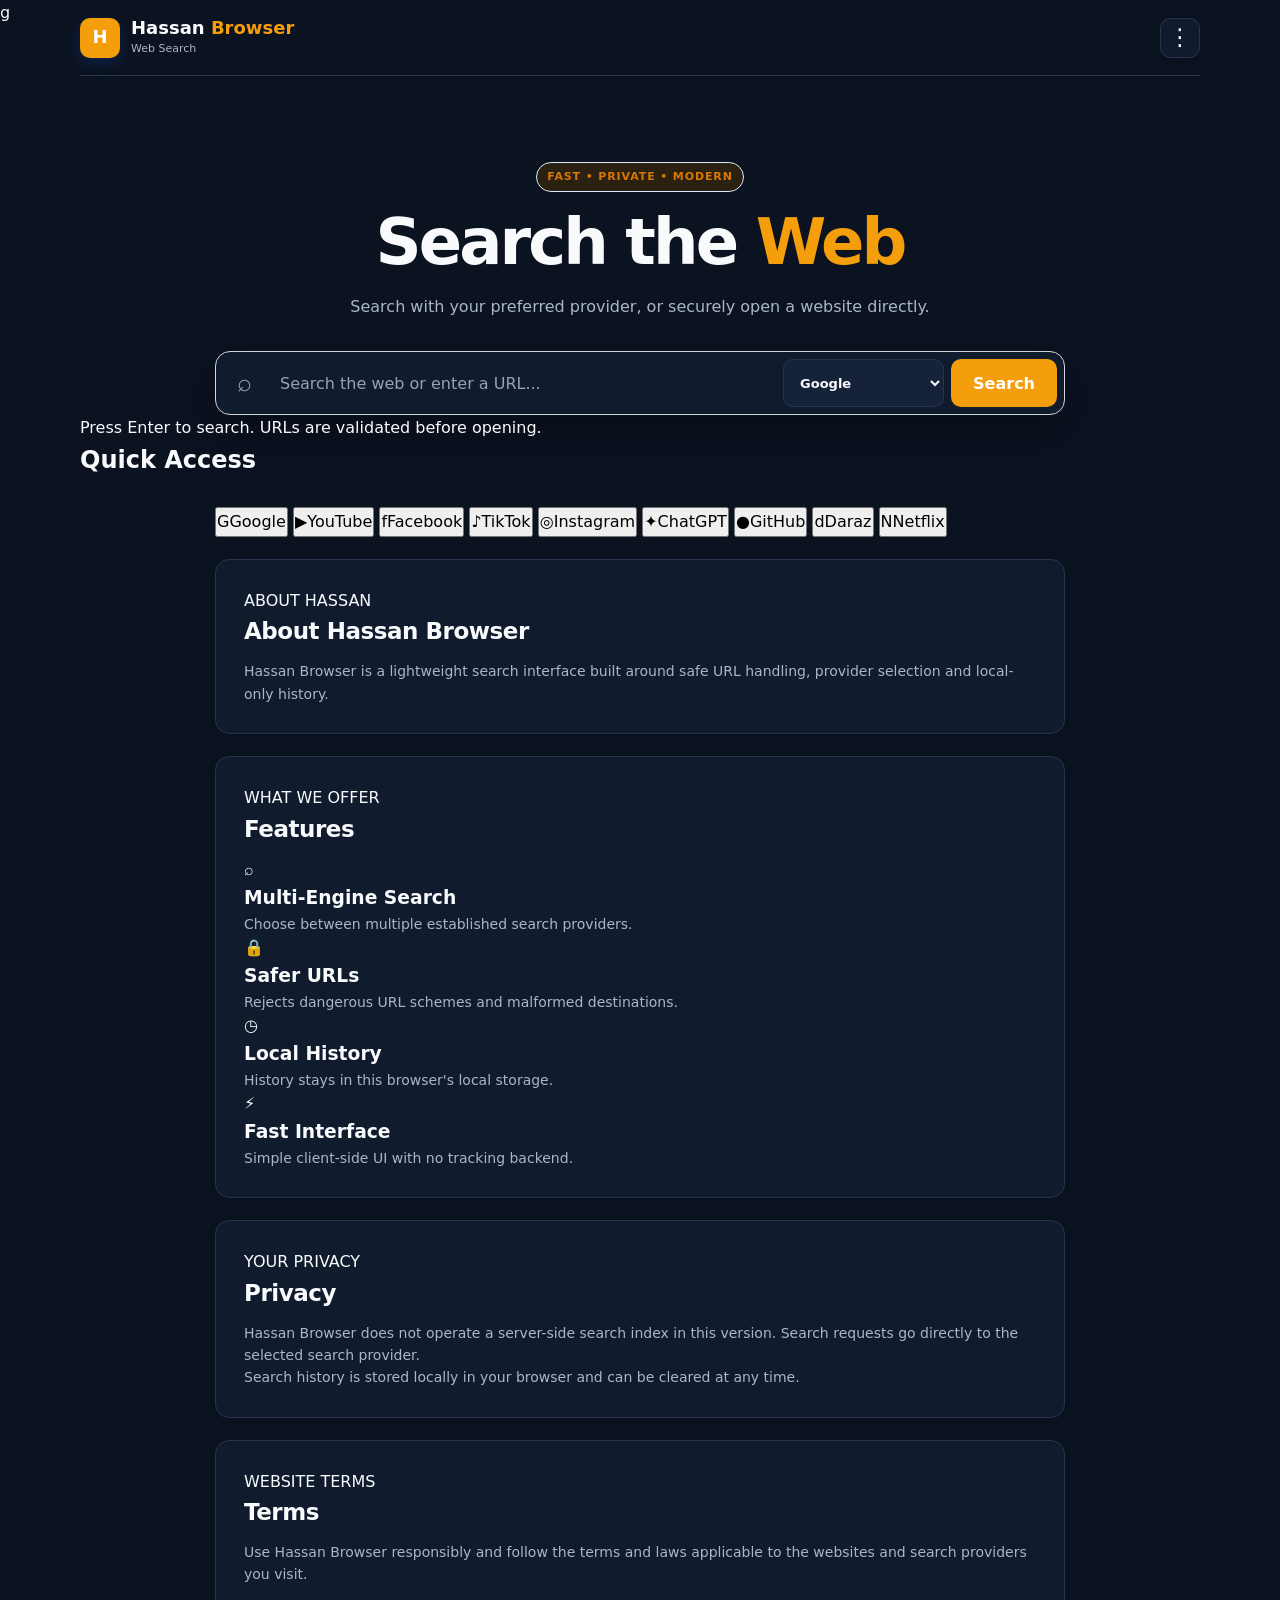
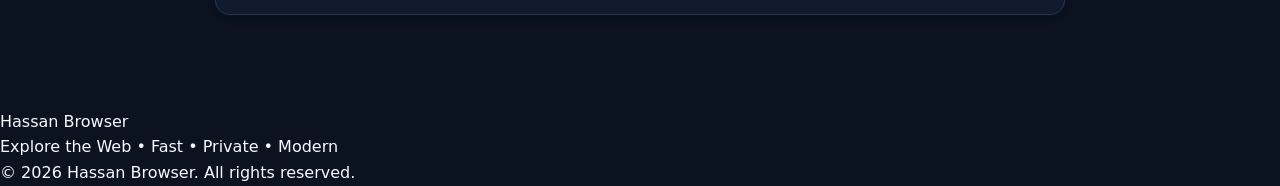
==== commit 6d2902c9: "Add files via upload" ====
--- a/index.html
+++ b/index.html
@@ -32,14 +32,14 @@
   <title>Hassan Browser — Search the Web</title>
   <link rel="manifest" href="manifest.json">
   <meta name="theme-color" content="#f59e0b">
-  <link rel="icon" href="icon.svg" type="image/svg+xml">
+  <link rel="icon" href="icon.svg.jpg" type="image/svg+xml">
   <link rel="stylesheet" href="style.css">
 </head>
 
 <body>
   <div class="background" aria-hidden="true">
     <div class="orb orb-one"></div>
-    <div class="orb orb-two"></div>
+    <div class="orb orb-two"></div>g
     <div class="orb orb-three"></div>
   </div>
 
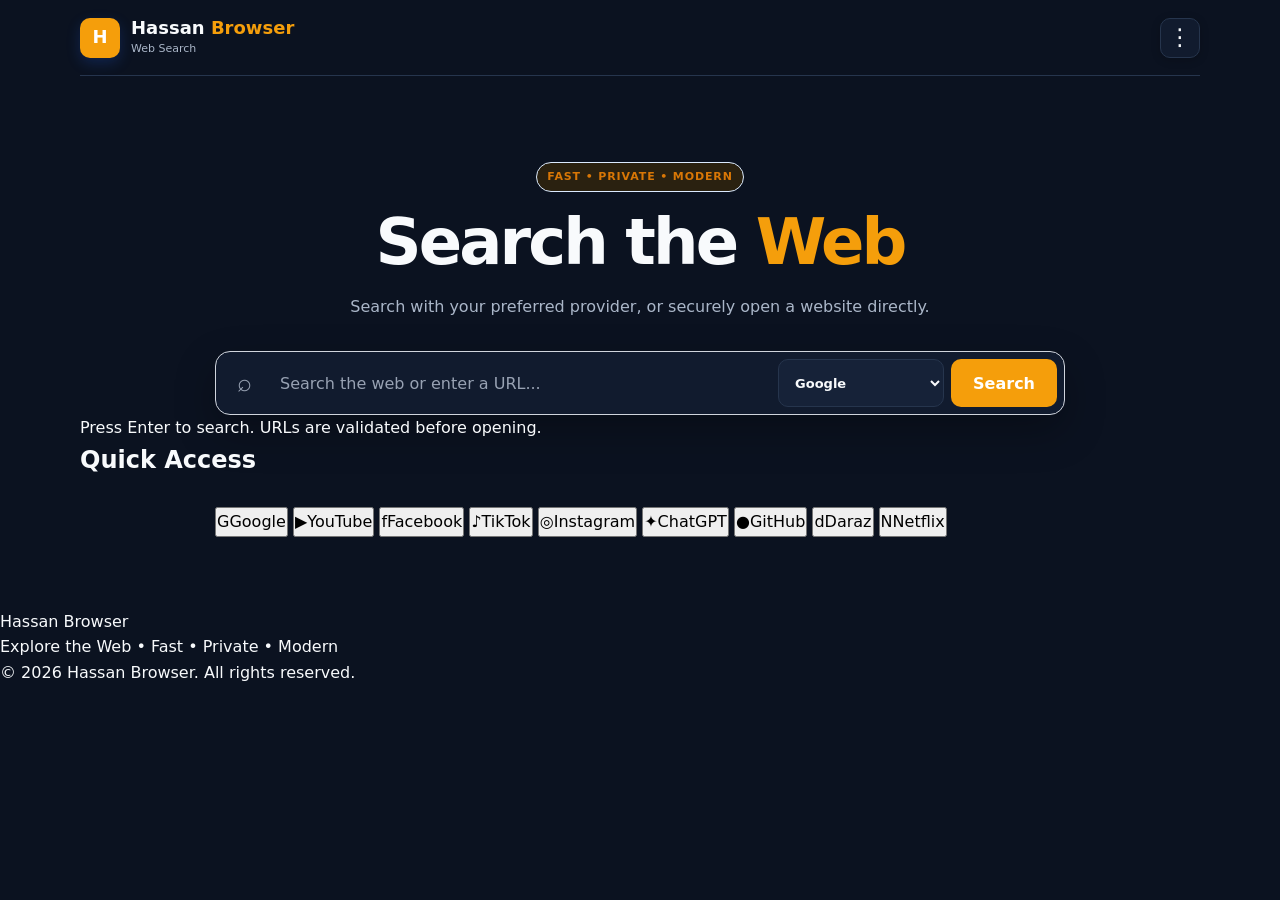
==== commit 925b78c1: "Add files via upload" ====
--- a/index.html
+++ b/index.html
@@ -32,14 +32,14 @@
   <title>Hassan Browser — Search the Web</title>
   <link rel="manifest" href="manifest.json">
   <meta name="theme-color" content="#f59e0b">
-  <link rel="icon" href="icon.svg.jpg" type="image/svg+xml">
+  <link rel="image.jpg" href="image.jpg" type="image/svg+xml">
   <link rel="stylesheet" href="style.css">
 </head>
 
 <body>
   <div class="background" aria-hidden="true">
     <div class="orb orb-one"></div>
-    <div class="orb orb-two"></div>g
+    <div class="orb orb-two"></div>
     <div class="orb orb-three"></div>
   </div>
 
@@ -82,9 +82,9 @@
         aria-label="Search the web or enter a URL" maxlength="500" spellcheck="false" required>
       <select id="engine" aria-label="Search engine">
         <option value="google">Google</option>
-        <!-- <option value="bing">Bing</option> -->
+        <option value="bing">Bing</option>
         <option value="duckduckgo">DuckDuckGo</option>
-        <!--<option value="brave">Brave Search</option>-->
+        <option value="brave">Brave Search</option>
       </select>
       <button id="searchBtn" type="submit">Search</button>
     </form>
--- a/style.css
+++ b/style.css
@@ -66,6 +66,10 @@
     cursor: pointer;
 }
 
+.hidden {
+    display: none !important;
+}
+
 a {
     color: inherit;
     text-decoration: none;
@@ -410,6 +414,10 @@
     display: none;
 }
 
+body.info-view main#home> :not(.info-section) {
+    display: none;
+}
+
 .history-header {
     display: flex;
     align-items: center;
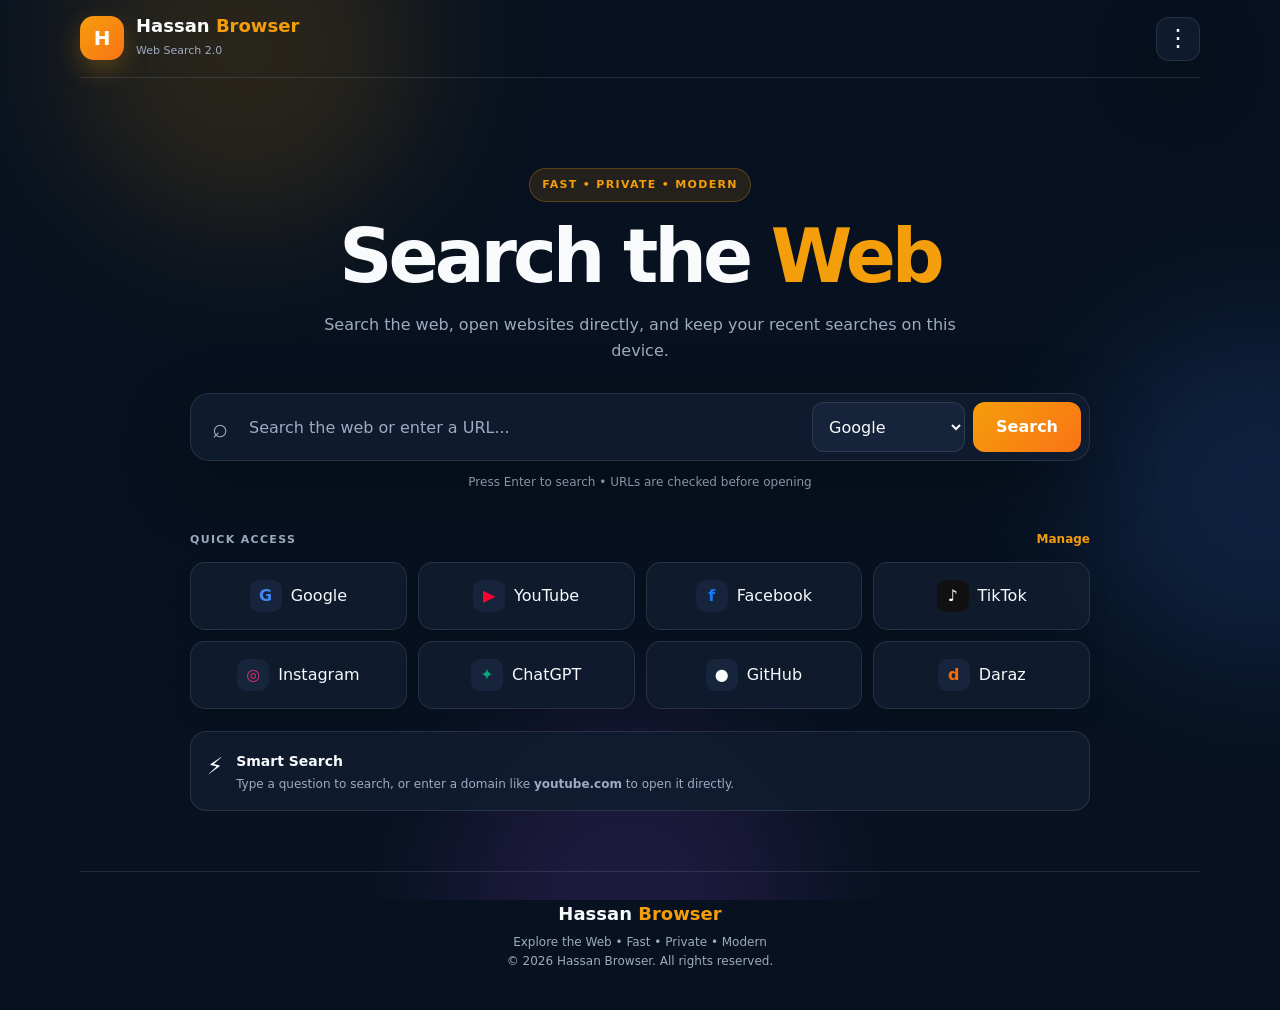
==== commit 69f62b30: "Add files via upload" ====
--- a/index.html
+++ b/index.html
@@ -1,39 +1,14 @@
-<!--
-============================================================
-Hassan Browser — MAIN HTML FILE
-============================================================
-PURPOSE:
-This file contains the complete website structure/UI:
-- Header and navigation menu
-- Search box and search-engine selector
-- Quick-access website buttons
-- Search history section
-- About / Features / Privacy / Terms sections
-- Footer
-
-JAVASCRIPT:
-Search, history, navigation and security logic is handled by script.js.
-
-STYLING:
-All visual design and responsive layout is handled by style.css.
-============================================================
--->
-
 <!DOCTYPE html>
 <html lang="en">
-
 <head>
   <meta charset="UTF-8">
   <meta name="viewport" content="width=device-width, initial-scale=1.0">
-  <meta name="description" content="Hassan Browser — a secure, privacy-focused web search interface.">
-  <meta name="referrer" content="strict-origin-when-cross-origin">
-  <meta http-equiv="Content-Security-Policy"
-    content="default-src 'self'; base-uri 'none'; object-src 'none'; form-action 'self'; frame-ancestors 'none'; script-src 'self'; style-src 'self'; img-src 'self' data:; connect-src 'none'; upgrade-insecure-requests">
-  <title>Hassan Browser — Search the Web</title>
-  <link rel="manifest" href="manifest.json">
+  <meta name="description" content="Hassan Browser 2.0 — fast, modern and privacy-focused web search interface.">
   <meta name="theme-color" content="#f59e0b">
-  <link rel="image.jpg" href="image.jpg" type="image/svg+xml">
+  <title>Hassan Browser 2.0</title>
+  <link rel="icon" href="icon.svg" type="image/svg+xml">
   <link rel="stylesheet" href="style.css">
+    <link rel="manifest" href="manifest.json">
 </head>
 
 <body>
@@ -43,150 +18,145 @@
     <div class="orb orb-three"></div>
   </div>
 
-  <!-- HEADER / BRAND / MENU -->
   <header class="header">
     <a class="brand" href="#home" aria-label="Hassan Browser home">
-      <div class="logo" aria-hidden="true">H</div>
+      <div class="logo">H</div>
       <div class="brand-text">
         <h2>Hassan <span>Browser</span></h2>
-        <small> Web Search</small>
+        <small>Web Search 2.0</small>
       </div>
     </a>
 
     <div class="menu-container">
-      <button class="menu-btn" id="menuBtn" type="button" aria-label="Open menu" aria-expanded="false"
-        aria-controls="dropdownMenu">⋮</button>
+      <button class="menu-btn" id="menuBtn" type="button" aria-label="Open menu"
+              aria-expanded="false" aria-controls="dropdownMenu">⋮</button>
+
       <nav class="dropdown-menu" id="dropdownMenu" aria-label="Main navigation">
-        <button class="install-btn" id="installBtn" type="button">Install Hassan Browser</button>
         <button type="button" data-section="home">⌂ Home</button>
         <button type="button" data-section="history">◷ History</button>
-        <button type="button" data-section="aboutSection">About</button>
-        <button type="button" data-section="featuresSection">Features</button>
-        <button type="button" data-section="privacySection">Privacy</button>
-        <button type="button" data-section="termsSection">Terms</button>
+        <button type="button" data-section="featuresSection">✦ Features</button>
+        <button type="button" data-section="aboutSection">ⓘ About</button>
+        <button type="button" data-section="privacySection">🔒 Privacy</button>
+        <button type="button" data-section="settingsSection">⚙ Settings</button>
+        <button type="button" id="themeBtn">☀️ Light Mode</button>
+        <button type="button" id="installBtn" hidden>📲 Install App</button>
       </nav>
     </div>
   </header>
 
   <main id="home">
-    <div class="hero-badge">FAST • PRIVATE • MODERN</div>
-    <h1>Search the <span>Web</span></h1>
-    <p class="subtitle">
-      Search with your preferred provider, or securely open a website directly.
-    </p>
+    <section class="hero">
+      <div class="hero-badge">FAST • PRIVATE • MODERN</div>
+      <h1>Search the <span>Web</span></h1>
+      <p class="subtitle">Search the web, open websites directly, and keep your recent searches on this device.</p>
 
-    <!-- SEARCH ENGINE / SEARCH BOX -->
-    <form class="search-box" id="searchForm" autocomplete="off">
-      <span class="search-icon" aria-hidden="true">⌕</span>
-      <input id="website" name="q" type="search" placeholder="Search the web or enter a URL..."
-        aria-label="Search the web or enter a URL" maxlength="500" spellcheck="false" required>
-      <select id="engine" aria-label="Search engine">
-        <option value="google">Google</option>
-        <option value="bing">Bing</option>
-        <option value="duckduckgo">DuckDuckGo</option>
-        <option value="brave">Brave Search</option>
-      </select>
-      <button id="searchBtn" type="submit">Search</button>
-    </form>
+      <form class="search-box" id="searchForm" autocomplete="off">
+        <span class="search-icon" aria-hidden="true">⌕</span>
+        <input id="website" name="q" type="search"
+               placeholder="Search the web or enter a URL..."
+               aria-label="Search the web or enter a URL"
+               maxlength="500" spellcheck="false" required>
+        <select id="engine" aria-label="Search engine">
+          <option value="google">Google</option>
+          <option value="bing">Bing</option>
+          <option value="duckduckgo">DuckDuckGo</option>
+          <option value="brave">Brave Search</option>
+        </select>
+        <button id="searchBtn" type="submit">Search</button>
+      </form>
 
-    <p class="hint">Press Enter to search. URLs are validated before opening.</p>
+      <p class="hint">Press Enter to search • URLs are checked before opening</p>
 
-    <!-- QUICK ACCESS WEBSITES -->
-    <section class="quick-section" aria-labelledby="quickTitle">
-      <h2 id="quickTitle">Quick Access</h2>
-      <div class="quick-links">
-        <button type="button" data-url="https://www.google.com/" data-name="Google"><span
-            class="site-icon">G</span><span>Google</span></button>
-        <button type="button" data-url="https://www.youtube.com/" data-name="YouTube"><span
-            class="site-icon">▶</span><span>YouTube</span></button>
-        <button type="button" data-url="https://www.facebook.com/" data-name="Facebook"><span
-            class="site-icon">f</span><span>Facebook</span></button>
-        <button type="button" data-url="https://www.tiktok.com/" data-name="TikTok"><span
-            class="site-icon">♪</span><span>TikTok</span></button>
-        <button type="button" data-url="https://www.instagram.com/" data-name="Instagram"><span
-            class="site-icon">◎</span><span>Instagram</span></button>
-        <button type="button" data-url="https://chatgpt.com/" data-name="ChatGPT"><span
-            class="site-icon">✦</span><span>ChatGPT</span></button>
-        <button type="button" data-url="https://github.com/" data-name="GitHub"><span
-            class="site-icon">●</span><span>GitHub</span></button>
-        <button type="button" data-url="https://www.daraz.pk/" data-name="Daraz"><span
-            class="site-icon">d</span><span>Daraz</span></button>
-        <button type="button" data-url="https://www.netflix.com/" data-name="Netflix"><span
-            class="site-icon">N</span><span>Netflix</span></button>
+      <div class="quick-title">
+        <span>QUICK ACCESS</span>
+        <button id="editQuickBtn" type="button">Manage</button>
       </div>
+
+      <section class="quick-links" id="quickLinks" aria-label="Quick access websites">
+        <button class="quick-card" type="button" data-url="https://www.google.com/" data-name="Google"><span class="site-icon google">G</span><span>Google</span></button>
+        <button class="quick-card" type="button" data-url="https://www.youtube.com/" data-name="YouTube"><span class="site-icon youtube">▶</span><span>YouTube</span></button>
+        <button class="quick-card" type="button" data-url="https://www.facebook.com/" data-name="Facebook"><span class="site-icon facebook">f</span><span>Facebook</span></button>
+        <button class="quick-card" type="button" data-url="https://www.tiktok.com/" data-name="TikTok"><span class="site-icon tiktok">♪</span><span>TikTok</span></button>
+        <button class="quick-card" type="button" data-url="https://www.instagram.com/" data-name="Instagram"><span class="site-icon instagram">◎</span><span>Instagram</span></button>
+        <button class="quick-card" type="button" data-url="https://chatgpt.com/" data-name="ChatGPT"><span class="site-icon chatgpt">✦</span><span>ChatGPT</span></button>
+        <button class="quick-card" type="button" data-url="https://github.com/" data-name="GitHub"><span class="site-icon github">●</span><span>GitHub</span></button>
+        <button class="quick-card" type="button" data-url="https://www.daraz.pk/" data-name="Daraz"><span class="site-icon daraz">d</span><span>Daraz</span></button>
+      </section>
+
+      <section class="tip-card">
+        <div class="tip-icon">⚡</div>
+        <div>
+          <strong>Smart Search</strong>
+          <p>Type a question to search, or enter a domain like <b>youtube.com</b> to open it directly.</p>
+        </div>
+      </section>
     </section>
 
-    <!-- SEARCH HISTORY -->
-    <section class="history-section" id="history" aria-labelledby="historyTitle">
+    <section id="history" class="page-section hidden">
       <div class="section-header">
         <div>
           <span class="section-label">YOUR ACTIVITY</span>
-          <h2 id="historyTitle">◷ Search History</h2>
+          <h2>◷ Search History</h2>
         </div>
-        <button class="clear-btn" id="clearBtn" type="button">Clear</button>
+        <button class="clear-btn" id="clearBtn" type="button">Clear All</button>
       </div>
       <div id="historyList" class="history-list" aria-live="polite"></div>
     </section>
 
-    <!-- INFORMATION PAGES -->
-    <section id="aboutSection" class="info-section hidden">
+    <section id="featuresSection" class="page-section hidden">
+      <span class="section-label">WHAT WE OFFER</span>
+      <h2>Hassan Browser 2.0 Features</h2>
+      <div class="features-grid">
+        <article class="feature-card"><div>🔎</div><h3>Multi-Engine Search</h3><p>Choose Google, Bing, DuckDuckGo or Brave Search.</p></article>
+        <article class="feature-card"><div>🔗</div><h3>Smart URL Detection</h3><p>Domains can be opened directly without manually adding https://.</p></article>
+        <article class="feature-card"><div>🔒</div><h3>Safer URLs</h3><p>Only HTTP and HTTPS destinations are allowed by the client-side validator.</p></article>
+        <article class="feature-card"><div>◷</div><h3>Local History</h3><p>Your search history is stored locally and can be cleared anytime.</p></article>
+        <article class="feature-card"><div>🌙</div><h3>Theme Mode</h3><p>Switch between dark and light appearance.</p></article>
+        <article class="feature-card"><div>📱</div><h3>Mobile Friendly</h3><p>Responsive layout for phones, tablets and desktops.</p></article>
+      </div>
+    </section>
+
+    <section id="aboutSection" class="page-section hidden">
       <span class="section-label">ABOUT HASSAN</span>
       <h2>About Hassan Browser</h2>
-      <p>Hassan Browser is a lightweight search interface built around safe URL handling, provider selection and
-        local-only history.</p>
+      <p>Hassan Browser 2.0 is a lightweight browser-style search interface focused on a clean search experience, quick website access and local history.</p>
     </section>
 
-    <section id="featuresSection" class="info-section hidden">
-      <span class="section-label">WHAT WE OFFER</span>
-      <h2>Features</h2>
-      <div class="features-grid">
-        <div class="feature-card">
-          <div>⌕</div>
-          <h3>Multi-Engine Search</h3>
-          <p>Choose between multiple established search providers.</p>
+    <section id="privacySection" class="page-section hidden">
+      <span class="section-label">YOUR PRIVACY</span>
+      <h2>Privacy</h2>
+      <p>Hassan Browser 2.0 does not provide its own server-side search index. Search requests are sent to the search provider you select.</p>
+      <p>Search history is stored in your browser's local storage. Clearing browser storage or using the Clear All button removes it from this device.</p>
+    </section>
+
+    <section id="settingsSection" class="page-section hidden">
+      <span class="section-label">CUSTOMIZE</span>
+      <h2>Settings</h2>
+      <div class="settings-list">
+        <div class="setting-row">
+          <div><strong>Theme</strong><p>Change the browser appearance.</p></div>
+          <button class="setting-action" id="settingsThemeBtn" type="button">Toggle Theme</button>
         </div>
-        <div class="feature-card">
-          <div>🔒</div>
-          <h3>Safer URLs</h3>
-          <p>Rejects dangerous URL schemes and malformed destinations.</p>
-        </div>
-        <div class="feature-card">
-          <div>◷</div>
-          <h3>Local History</h3>
-          <p>History stays in this browser's local storage.</p>
-        </div>
-        <div class="feature-card">
-          <div>⚡</div>
-          <h3>Fast Interface</h3>
-          <p>Simple client-side UI with no tracking backend.</p>
+        <div class="setting-row">
+          <div><strong>Search Engine</strong><p>Choose your default search provider.</p></div>
+          <select id="settingsEngine" class="setting-select">
+            <option value="google">Google</option>
+            <option value="bing">Bing</option>
+            <option value="duckduckgo">DuckDuckGo</option>
+            <option value="brave">Brave Search</option>
+          </select>
         </div>
       </div>
     </section>
-
-    <section id="privacySection" class="info-section hidden">
-      <span class="section-label">YOUR PRIVACY</span>
-      <h2>Privacy</h2>
-      <p>Hassan Browser does not operate a server-side search index in this version. Search requests go directly to
-        the selected search provider.</p>
-      <p>Search history is stored locally in your browser and can be cleared at any time.</p>
-    </section>
-
-    <section id="termsSection" class="info-section hidden">
-      <span class="section-label">WEBSITE TERMS</span>
-      <h2>Terms</h2>
-      <p>Use Hassan Browser responsibly and follow the terms and laws applicable to the websites and search
-        providers you visit.</p>
-    </section>
   </main>
 
-  <!-- FOOTER -->
-  <footer>
+  <footer class="footer">
     <div class="footer-logo">Hassan <span>Browser</span></div>
     <p>Explore the Web • Fast • Private • Modern</p>
     <p>© 2026 Hassan Browser. All rights reserved.</p>
   </footer>
 
+  <div class="toast" id="toast" role="status" aria-live="polite"></div>
   <script src="script.js" defer></script>
 </body>
-
-</html>+</html>
--- a/style.css
+++ b/style.css
@@ -1,610 +1,236 @@
-/*
-============================================================
-Hassan Browser — CSS / PROFESSIONAL DESIGN SYSTEM
-============================================================
-PURPOSE:
-Clean, modern and professional UI styling for Hassan Browser.
-- Minimal dark interface
-- Strong typography and spacing
-- Professional search experience
-- Responsive layout
-- Accessible focus/hover states
-- Reduced-motion support
-
-HTML STRUCTURE:
-Defined in index.html.
-
-JAVASCRIPT:
-Interactive behavior is handled by script.js.
-============================================================
-*/
-
 :root {
-    --bg: #0b1220;
-    --surface: #111b2e;
-    --surface-soft: #162238;
-    --text: #f8fafc;
-    --muted: #aab6c8;
-    --border: #26354d;
-    --primary: #f59e0b;
-    --primary-dark: #d97706;
-    --primary-soft: #2a2110;
-    --success: #22c55e;
-    --shadow-sm: 0 2px 10px rgba(0, 0, 0, 0.20);
-    --shadow-md: 0 16px 40px rgba(0, 0, 0, 0.28);
-    --radius: 14px;
-    --max-width: 1120px;
-}
-
-* {
-    margin: 0;
-    padding: 0;
-    box-sizing: border-box;
-}
-
-html {
-    scroll-behavior: smooth;
-}
-
+  --bg: #07111f;
+  --surface: rgba(17, 29, 48, .86);
+  --surface-2: rgba(25, 40, 64, .82);
+  --text: #f8fafc;
+  --muted: #9eabc0;
+  --border: rgba(148, 163, 184, .18);
+  --primary: #f59e0b;
+  --primary-2: #f97316;
+  --primary-soft: rgba(245, 158, 11, .12);
+  --shadow: 0 24px 70px rgba(0,0,0,.28);
+  --radius: 20px;
+  --max: 1120px;
+}
+
+body.light {
+  --bg: #f4f7fb;
+  --surface: rgba(255,255,255,.9);
+  --surface-2: #f8fafc;
+  --text: #101828;
+  --muted: #667085;
+  --border: #e4e7ec;
+  --primary-soft: #fff7e6;
+  --shadow: 0 20px 55px rgba(16,24,40,.10);
+}
+
+* { box-sizing: border-box; margin: 0; padding: 0; }
+html { scroll-behavior: smooth; }
 body {
-    min-height: 100vh;
-    font-family: Inter, ui-sans-serif, system-ui, -apple-system, BlinkMacSystemFont,
-        "Segoe UI", Roboto, Arial, sans-serif;
-    color: var(--text);
-    background: var(--bg);
-    line-height: 1.6;
-    overflow-x: hidden;
-}
-
-button,
-input,
-select {
-    font: inherit;
-}
-
-button {
-    cursor: pointer;
-}
-
-.hidden {
-    display: none !important;
-}
-
-a {
-    color: inherit;
-    text-decoration: none;
-}
-
-/* =========================
-   BACKGROUND
-========================= */
-
-.background {
-    position: fixed;
-    inset: 0;
-    z-index: -1;
-    pointer-events: none;
-    overflow: hidden;
-    background: var(--bg);
-}
-
-.orb {
-    display: none;
-}
-
-/* =========================
-   HEADER / NAVIGATION
-========================= */
+  min-height: 100vh;
+  color: var(--text);
+  background: var(--bg);
+  font-family: Inter, ui-sans-serif, system-ui, -apple-system, BlinkMacSystemFont, "Segoe UI", sans-serif;
+  line-height: 1.6;
+  overflow-x: hidden;
+  transition: background .3s ease, color .3s ease;
+}
+button, input, select { font: inherit; }
+button { cursor: pointer; }
+a { color: inherit; text-decoration: none; }
+
+.background { position: fixed; inset: 0; z-index: -1; overflow: hidden; background: var(--bg); }
+.orb { position: absolute; width: 360px; height: 360px; border-radius: 50%; filter: blur(70px); opacity: .14; animation: float 12s ease-in-out infinite; }
+.orb-one { background: #f59e0b; top: -130px; left: 5%; }
+.orb-two { background: #3b82f6; top: 35%; right: -160px; animation-delay: -4s; }
+.orb-three { background: #a855f7; bottom: -180px; left: 35%; animation-delay: -8s; }
+@keyframes float { 50% { transform: translate(25px, 30px) scale(1.08); } }
 
 .header {
-    width: min(calc(100% - 40px), var(--max-width));
-    height: 76px;
-    margin: 0 auto;
-    display: flex;
-    align-items: center;
-    justify-content: space-between;
-    border-bottom: 1px solid var(--border);
-}
-
-.brand {
-    display: inline-flex;
-    align-items: center;
-    gap: 11px;
-}
-
+  width: min(calc(100% - 32px), var(--max));
+  height: 78px;
+  margin: auto;
+  display: flex;
+  align-items: center;
+  justify-content: space-between;
+  border-bottom: 1px solid var(--border);
+}
+.brand { display: flex; align-items: center; gap: 12px; }
 .logo {
-    width: 40px;
-    height: 40px;
-    display: grid;
-    place-items: center;
-    border-radius: 10px;
-    background: var(--primary);
-    color: #fff;
-    font-size: 18px;
-    font-weight: 800;
-    box-shadow: 0 5px 14px rgba(37, 99, 235, 0.22);
-}
-
-.brand-text h2 {
-    color: var(--text);
-    font-size: 18px;
-    font-weight: 750;
-    line-height: 1.1;
-}
-
-.brand-text h2 span {
-    color: var(--primary);
-}
-
-.brand-text small {
-    display: block;
-    margin-top: 2px;
-    color: var(--muted);
-    font-size: 11px;
-    font-weight: 500;
-}
-
-.menu-container {
-    position: relative;
-    display: flex;
-    align-items: center;
-    gap: 8px;
-}
-
-.dropdown-menu .install-btn {
-    color: var(--primary);
-    font-weight: 750;
-}
-
-.dropdown-menu .install-btn:hover {
-    background: var(--primary-soft);
-}
-
+  width: 44px; height: 44px; display: grid; place-items: center;
+  border-radius: 14px; color: white; font-size: 20px; font-weight: 900;
+  background: linear-gradient(135deg, var(--primary), var(--primary-2));
+  box-shadow: 0 10px 25px rgba(245,158,11,.25);
+}
+.brand-text h2 { font-size: 18px; line-height: 1.1; }
+.brand-text h2 span, .footer-logo span, h1 span { color: var(--primary); }
+.brand-text small { color: var(--muted); font-size: 11px; }
+
+.menu-container { position: relative; }
 .menu-btn {
-    width: 40px;
-    height: 40px;
-    border: 1px solid var(--border);
-    border-radius: 10px;
-    background: var(--surface);
-    color: var(--text);
-    font-size: 23px;
-    line-height: 1;
-    box-shadow: var(--shadow-sm);
-    transition: 0.2s ease;
-}
-
-.menu-btn:hover {
-    border-color: #c7d2fe;
-    background: var(--primary-soft);
-}
-
+  width: 44px; height: 44px; border: 1px solid var(--border); border-radius: 13px;
+  background: var(--surface); color: var(--text); font-size: 24px; box-shadow: var(--shadow);
+}
+.menu-btn:hover { border-color: var(--primary); color: var(--primary); }
 .dropdown-menu {
-    position: absolute;
-    top: 49px;
-    right: 0;
-    z-index: 20;
-    width: 190px;
-    padding: 7px;
-    display: none;
-    background: var(--surface);
-    border: 1px solid var(--border);
-    border-radius: 12px;
-    box-shadow: var(--shadow-md);
-}
-
-.dropdown-menu.show {
-    display: block;
-}
-
+  position: absolute; right: 0; top: 52px; z-index: 50; width: 220px; padding: 8px;
+  display: none; background: var(--surface); backdrop-filter: blur(18px);
+  border: 1px solid var(--border); border-radius: 16px; box-shadow: var(--shadow);
+}
+.dropdown-menu.show { display: grid; gap: 3px; }
 .dropdown-menu button {
-    width: 100%;
-    padding: 10px 12px;
-    border: 0;
-    border-radius: 8px;
-    background: transparent;
-    color: var(--text);
-    text-align: left;
-    font-size: 14px;
-    transition: 0.15s ease;
-}
-
-.dropdown-menu button:hover {
-    background: var(--surface-soft);
-    color: var(--primary);
-}
-
-/* =========================
-   MAIN / HERO
-========================= */
-
-main {
-    width: min(calc(100% - 40px), var(--max-width));
-    margin: 0 auto;
-}
-
-main#home {
-    padding: 86px 0 72px;
-}
-
+  border: 0; border-radius: 10px; padding: 11px 12px; background: transparent;
+  color: var(--text); text-align: left; font-size: 14px;
+}
+.dropdown-menu button:hover { background: var(--primary-soft); color: var(--primary); }
+
+main { width: min(calc(100% - 32px), var(--max)); margin: auto; }
+.hero { text-align: center; padding: 90px 0 60px; }
+.hero-badge, .section-label {
+  display: inline-block; color: var(--primary); font-size: 11px; font-weight: 800;
+  letter-spacing: .12em;
+}
 .hero-badge {
-    width: fit-content;
-    margin: 0 auto 16px;
-    padding: 5px 10px;
-    border: 1px solid #dbeafe;
-    border-radius: 999px;
-    background: var(--primary-soft);
-    color: var(--primary-dark);
-    font-size: 11px;
-    font-weight: 750;
-    letter-spacing: 0.08em;
-}
-
-h1 {
-    color: var(--text);
-    text-align: center;
-    font-size: clamp(38px, 6vw, 64px);
-    line-height: 1.08;
-    letter-spacing: -0.045em;
-    font-weight: 800;
-}
-
-h1 span {
-    color: var(--primary);
-}
-
-.subtitle {
-    max-width: 620px;
-    margin: 17px auto 32px;
-    color: var(--muted);
-    text-align: center;
-    font-size: 16px;
-}
-
-/* =========================
-   SEARCH ENGINE / SEARCH BOX
-========================= */
+  padding: 7px 12px; border: 1px solid rgba(245,158,11,.25);
+  border-radius: 999px; background: var(--primary-soft); margin-bottom: 17px;
+}
+h1 { font-size: clamp(42px, 7vw, 74px); line-height: 1.02; letter-spacing: -.055em; }
+.subtitle { max-width: 650px; margin: 18px auto 30px; color: var(--muted); font-size: 16px; }
 
 .search-box {
-    width: min(100%, 850px);
-    min-height: 64px;
-    margin: 0 auto;
-    padding: 7px;
-    display: flex;
-    align-items: center;
-    gap: 7px;
-    background: var(--surface);
-    border: 1px solid #d0d5dd;
-    border-radius: 15px;
-    box-shadow: var(--shadow-md);
-}
-
-.search-icon {
-    width: 42px;
-    display: grid;
-    place-items: center;
-    color: #98a2b3;
-    font-size: 25px;
-}
-
+  width: min(100%, 900px); min-height: 68px; margin: auto; padding: 8px;
+  display: flex; align-items: center; gap: 8px;
+  background: var(--surface); backdrop-filter: blur(20px);
+  border: 1px solid var(--border); border-radius: 19px; box-shadow: var(--shadow);
+}
+.search-box:focus-within { border-color: rgba(245,158,11,.65); box-shadow: 0 0 0 4px rgba(245,158,11,.10), var(--shadow); }
+.search-icon { width: 42px; color: var(--muted); font-size: 27px; }
 .search-box input {
-    min-width: 0;
-    flex: 1;
-    height: 48px;
-    padding: 0 8px;
-    border: 0;
-    outline: 0;
-    background: transparent;
-    color: var(--text);
-    font-size: 16px;
-}
-
-.search-box input::placeholder {
-    color: #98a2b3;
-}
-
-.search-box select {
-    height: 48px;
-    padding: 0 34px 0 12px;
-    border: 1px solid var(--border);
-    border-radius: 10px;
-    background: var(--surface-soft);
-    color: var(--text);
-    outline: 0;
-    font-size: 13px;
-    font-weight: 650;
-}
-
-.search-box button,
-.search-button {
-    height: 48px;
-    padding: 0 22px;
-    border: 0;
-    border-radius: 10px;
-    background: var(--primary);
-    color: #fff;
-    font-weight: 700;
-    transition: 0.2s ease;
-}
-
-.search-box button:hover,
-.search-button:hover {
-    background: var(--primary-dark);
-    transform: translateY(-1px);
-}
-
-.search-box:focus-within {
-    border-color: #93b4ff;
-    box-shadow: 0 0 0 4px rgba(37, 99, 235, 0.10), var(--shadow-md);
-}
-
-/* =========================
-   QUICK ACCESS
-========================= */
-
-.quick-links,
-.quick-access {
-    width: min(100%, 850px);
-    margin: 28px auto 0;
-}
-
-.quick-links h3,
-.quick-access h3 {
-    margin-bottom: 12px;
-    color: var(--text);
-    font-size: 14px;
-    font-weight: 750;
-}
-
-.quick-links-grid,
-.quick-access-grid {
-    display: grid;
-    grid-template-columns: repeat(4, 1fr);
-    gap: 10px;
-}
-
-.quick-link,
-.quick-access a,
-.quick-access button {
-    min-height: 58px;
-    padding: 10px 12px;
-    display: flex;
-    align-items: center;
-    justify-content: center;
-    gap: 7px;
-    border: 1px solid var(--border);
-    border-radius: 10px;
-    background: var(--surface);
-    color: var(--text);
-    box-shadow: var(--shadow-sm);
-    font-size: 13px;
-    font-weight: 650;
-    transition: 0.2s ease;
-}
-
-.quick-link:hover,
-.quick-access a:hover,
-.quick-access button:hover {
-    border-color: #b8cdfb;
-    background: var(--primary-soft);
-    color: var(--primary-dark);
-    transform: translateY(-2px);
-}
-
-/* =========================
-   HISTORY
-========================= */
-
-#history {
-    display: none;
-    width: min(100%, 850px);
-    margin: 30px auto 0;
-    padding: 22px;
-    background: var(--surface);
-    border: 1px solid var(--border);
-    border-radius: var(--radius);
-    box-shadow: var(--shadow-sm);
-}
-
-body.history-view #history {
-    display: block;
-    margin-top: 0;
-}
-
-body.history-view main#home> :not(#history) {
-    display: none;
-}
-
-body.info-view main#home> :not(.info-section) {
-    display: none;
-}
-
-.history-header {
-    display: flex;
-    align-items: center;
-    justify-content: space-between;
-    gap: 12px;
-    margin-bottom: 15px;
-}
-
-.history-header h3 {
-    font-size: 16px;
-}
-
-.clear-history {
-    border: 0;
-    background: transparent;
-    color: #667085;
-    font-size: 12px;
-    font-weight: 650;
-}
-
-.clear-history:hover {
-    color: #d92d20;
-}
-
-.history-list {
-    display: grid;
-    gap: 8px;
-}
-
+  flex: 1; min-width: 0; height: 50px; border: 0; outline: 0; background: transparent;
+  color: var(--text); font-size: 16px;
+}
+.search-box input::placeholder { color: var(--muted); }
+.search-box select, .setting-select {
+  height: 50px; border: 1px solid var(--border); border-radius: 12px;
+  padding: 0 12px; background: var(--surface-2); color: var(--text); outline: 0;
+}
+.search-box button, .setting-action {
+  height: 50px; border: 0; border-radius: 12px; padding: 0 23px;
+  color: white; background: linear-gradient(135deg, var(--primary), var(--primary-2));
+  font-weight: 800; transition: transform .2s ease, filter .2s ease;
+}
+.search-box button:hover, .setting-action:hover { transform: translateY(-2px); filter: brightness(1.05); }
+.hint { margin-top: 12px; color: var(--muted); font-size: 12px; }
+
+.quick-title {
+  width: min(100%, 900px); margin: 38px auto 12px;
+  display: flex; justify-content: space-between; align-items: center;
+  color: var(--muted); font-size: 11px; font-weight: 800; letter-spacing: .12em;
+}
+.quick-title button { border: 0; background: transparent; color: var(--primary); font-size: 12px; letter-spacing: 0; }
+.quick-links {
+  width: min(100%, 900px); margin: auto; display: grid;
+  grid-template-columns: repeat(4, 1fr); gap: 11px;
+}
+.quick-card {
+  min-height: 68px; display: flex; align-items: center; justify-content: center; gap: 9px;
+  border: 1px solid var(--border); border-radius: 15px; background: var(--surface);
+  color: var(--text); box-shadow: 0 8px 25px rgba(0,0,0,.08); transition: .2s ease;
+}
+.quick-card:hover { transform: translateY(-4px); border-color: rgba(245,158,11,.55); background: var(--primary-soft); }
+.site-icon {
+  width: 32px; height: 32px; display: grid; place-items: center; border-radius: 9px;
+  background: var(--surface-2); font-weight: 900;
+}
+.google { color: #4285f4; } .youtube { color: #ff0033; } .facebook { color: #1877f2; }
+.tiktok { color: #fff; background: #111; } .instagram { color: #e1306c; }
+.chatgpt { color: #10a37f; } .github { color: var(--text); } .daraz { color: #ff6b00; }
+
+.tip-card {
+  width: min(100%, 900px); margin: 22px auto 0; padding: 16px;
+  display: flex; gap: 13px; text-align: left; align-items: flex-start;
+  border: 1px solid var(--border); border-radius: 16px; background: var(--surface);
+}
+.tip-icon { font-size: 23px; }
+.tip-card strong { font-size: 14px; }
+.tip-card p { color: var(--muted); font-size: 12px; margin-top: 2px; }
+
+.page-section {
+  width: min(100%, 900px); margin: 35px auto 70px; padding: 30px;
+  background: var(--surface); backdrop-filter: blur(18px);
+  border: 1px solid var(--border); border-radius: var(--radius); box-shadow: var(--shadow);
+}
+.page-section h2 { font-size: 27px; margin: 4px 0 16px; letter-spacing: -.03em; }
+.page-section > p { color: var(--muted); font-size: 14px; margin-top: 12px; }
+.hidden { display: none !important; }
+
+.section-header { display: flex; justify-content: space-between; align-items: center; gap: 15px; }
+.clear-btn { border: 1px solid var(--border); border-radius: 10px; padding: 9px 13px; background: transparent; color: var(--muted); }
+.clear-btn:hover { color: #ef4444; border-color: #ef4444; }
+.history-list { display: grid; gap: 9px; margin-top: 18px; }
 .history-item {
-    padding: 11px 13px;
-    border: 1px solid var(--border);
-    border-radius: 9px;
-    background: var(--surface-soft);
-    color: var(--text);
-    font-size: 13px;
-}
-
-/* =========================
-   INFORMATION SECTIONS
-========================= */
-
-.info-section {
-    width: min(100%, 850px);
-    margin: 22px auto;
-    padding: 28px;
-    background: var(--surface);
-    border: 1px solid var(--border);
-    border-radius: var(--radius);
-    box-shadow: var(--shadow-sm);
-}
-
-.info-section h2 {
-    margin-bottom: 10px;
-    color: var(--text);
-    font-size: 23px;
-    letter-spacing: -0.02em;
-}
-
-.info-section p {
-    color: var(--muted);
-    font-size: 14px;
-}
-
-.info-section ul {
-    margin: 13px 0 0 20px;
-    color: var(--muted);
-}
-
-.info-section li {
-    margin: 5px 0;
-}
-
-/* =========================
-   FOOTER
-========================= */
+  display: flex; align-items: center; gap: 12px; padding: 13px;
+  border: 1px solid var(--border); border-radius: 13px; background: var(--surface-2);
+}
+.history-info { flex: 1; min-width: 0; text-align: left; }
+.history-query { overflow: hidden; text-overflow: ellipsis; white-space: nowrap; font-size: 14px; font-weight: 650; }
+.history-time { color: var(--muted); font-size: 11px; }
+.history-open, .history-delete {
+  width: 35px; height: 35px; border: 1px solid var(--border); border-radius: 9px;
+  background: transparent; color: var(--text);
+}
+.history-open:hover { color: var(--primary); } .history-delete:hover { color: #ef4444; }
+.empty-history { padding: 30px; color: var(--muted); text-align: center; }
+
+.features-grid { display: grid; grid-template-columns: repeat(3, 1fr); gap: 12px; }
+.feature-card { padding: 19px; border: 1px solid var(--border); border-radius: 15px; background: var(--surface-2); }
+.feature-card > div { font-size: 24px; margin-bottom: 9px; }
+.feature-card h3 { font-size: 15px; margin-bottom: 4px; }
+.feature-card p { color: var(--muted); font-size: 12px; }
+.settings-list { display: grid; gap: 10px; }
+.setting-row {
+  display: flex; align-items: center; justify-content: space-between; gap: 20px;
+  padding: 16px; border: 1px solid var(--border); border-radius: 14px; background: var(--surface-2);
+}
+.setting-row p { color: var(--muted); font-size: 12px; }
 
 .footer {
-    width: min(calc(100% - 40px), var(--max-width));
-    margin: 20px auto 0;
-    padding: 28px 0 35px;
-    border-top: 1px solid var(--border);
-    color: var(--muted);
-    text-align: center;
-    font-size: 12px;
-}
-
-.footer a {
-    color: var(--primary);
-}
-
-/* =========================
-   ACCESSIBILITY
-========================= */
-
-:focus-visible {
-    outline: 3px solid rgba(37, 99, 235, 0.28);
-    outline-offset: 2px;
-}
-
-@media (prefers-reduced-motion: reduce) {
-    html {
-        scroll-behavior: auto;
-    }
-
-    *,
-    *::before,
-    *::after {
-        transition: none !important;
-        animation: none !important;
-    }
-}
-
-/* =========================
-   RESPONSIVE / MOBILE
-========================= */
+  width: min(calc(100% - 32px), var(--max)); margin: 0 auto; padding: 28px 0 38px;
+  border-top: 1px solid var(--border); color: var(--muted); text-align: center; font-size: 12px;
+}
+.footer-logo { color: var(--text); font-size: 18px; font-weight: 800; margin-bottom: 4px; }
+
+.toast {
+  position: fixed; left: 50%; bottom: 25px; z-index: 100;
+  transform: translate(-50%, 30px); opacity: 0; pointer-events: none;
+  padding: 11px 16px; border-radius: 12px; color: white; background: #111827;
+  box-shadow: var(--shadow); font-size: 13px; transition: .25s ease;
+}
+.toast.show { opacity: 1; transform: translate(-50%, 0); }
+
+:focus-visible { outline: 3px solid rgba(245,158,11,.35); outline-offset: 3px; }
 
 @media (max-width: 760px) {
-    .header {
-        width: min(calc(100% - 24px), var(--max-width));
-        height: 68px;
-    }
-
-    main {
-        width: min(calc(100% - 24px), var(--max-width));
-    }
-
-    main#home {
-        padding: 62px 0 50px;
-    }
-
-    .brand-text small {
-        display: none;
-    }
-
-    h1 {
-        font-size: 42px;
-    }
-
-    .subtitle {
-        font-size: 14px;
-        margin-bottom: 24px;
-    }
-
-    .search-box {
-        min-height: auto;
-        padding: 8px;
-        flex-wrap: wrap;
-    }
-
-    .search-icon {
-        width: 34px;
-    }
-
-    .search-box input {
-        flex: 1 1 calc(100% - 45px);
-    }
-
-    .search-box select,
-    .search-box button {
-        flex: 1;
-    }
-
-    .quick-links-grid,
-    .quick-access-grid {
-        grid-template-columns: repeat(2, 1fr);
-    }
-
-    #history,
-    .info-section {
-        padding: 20px;
-    }
+  .header { height: 68px; width: min(calc(100% - 24px), var(--max)); }
+  main { width: min(calc(100% - 24px), var(--max)); }
+  .hero { padding: 62px 0 45px; }
+  h1 { font-size: 44px; }
+  .search-box { flex-wrap: wrap; padding: 8px; }
+  .search-icon { width: 34px; }
+  .search-box input { flex: 1 1 calc(100% - 42px); }
+  .search-box select, .search-box button { flex: 1; }
+  .quick-links { grid-template-columns: repeat(2, 1fr); }
+  .features-grid { grid-template-columns: repeat(2, 1fr); }
+  .page-section { padding: 22px; }
 }
 
 @media (max-width: 430px) {
-    h1 {
-        font-size: 36px;
-    }
-
-    .search-box select,
-    .search-box button {
-        width: 100%;
-        flex-basis: 100%;
-    }
-
-    .quick-links-grid,
-    .quick-access-grid {
-        grid-template-columns: 1fr;
-    }
-}+  .brand-text small { display: none; }
+  h1 { font-size: 38px; }
+  .subtitle { font-size: 14px; }
+  .search-box select, .search-box button { flex-basis: 100%; width: 100%; }
+  .quick-links { grid-template-columns: 1fr 1fr; }
+  .features-grid { grid-template-columns: 1fr; }
+  .setting-row { align-items: flex-start; flex-direction: column; }
+  .setting-action, .setting-select { width: 100%; }
+}
